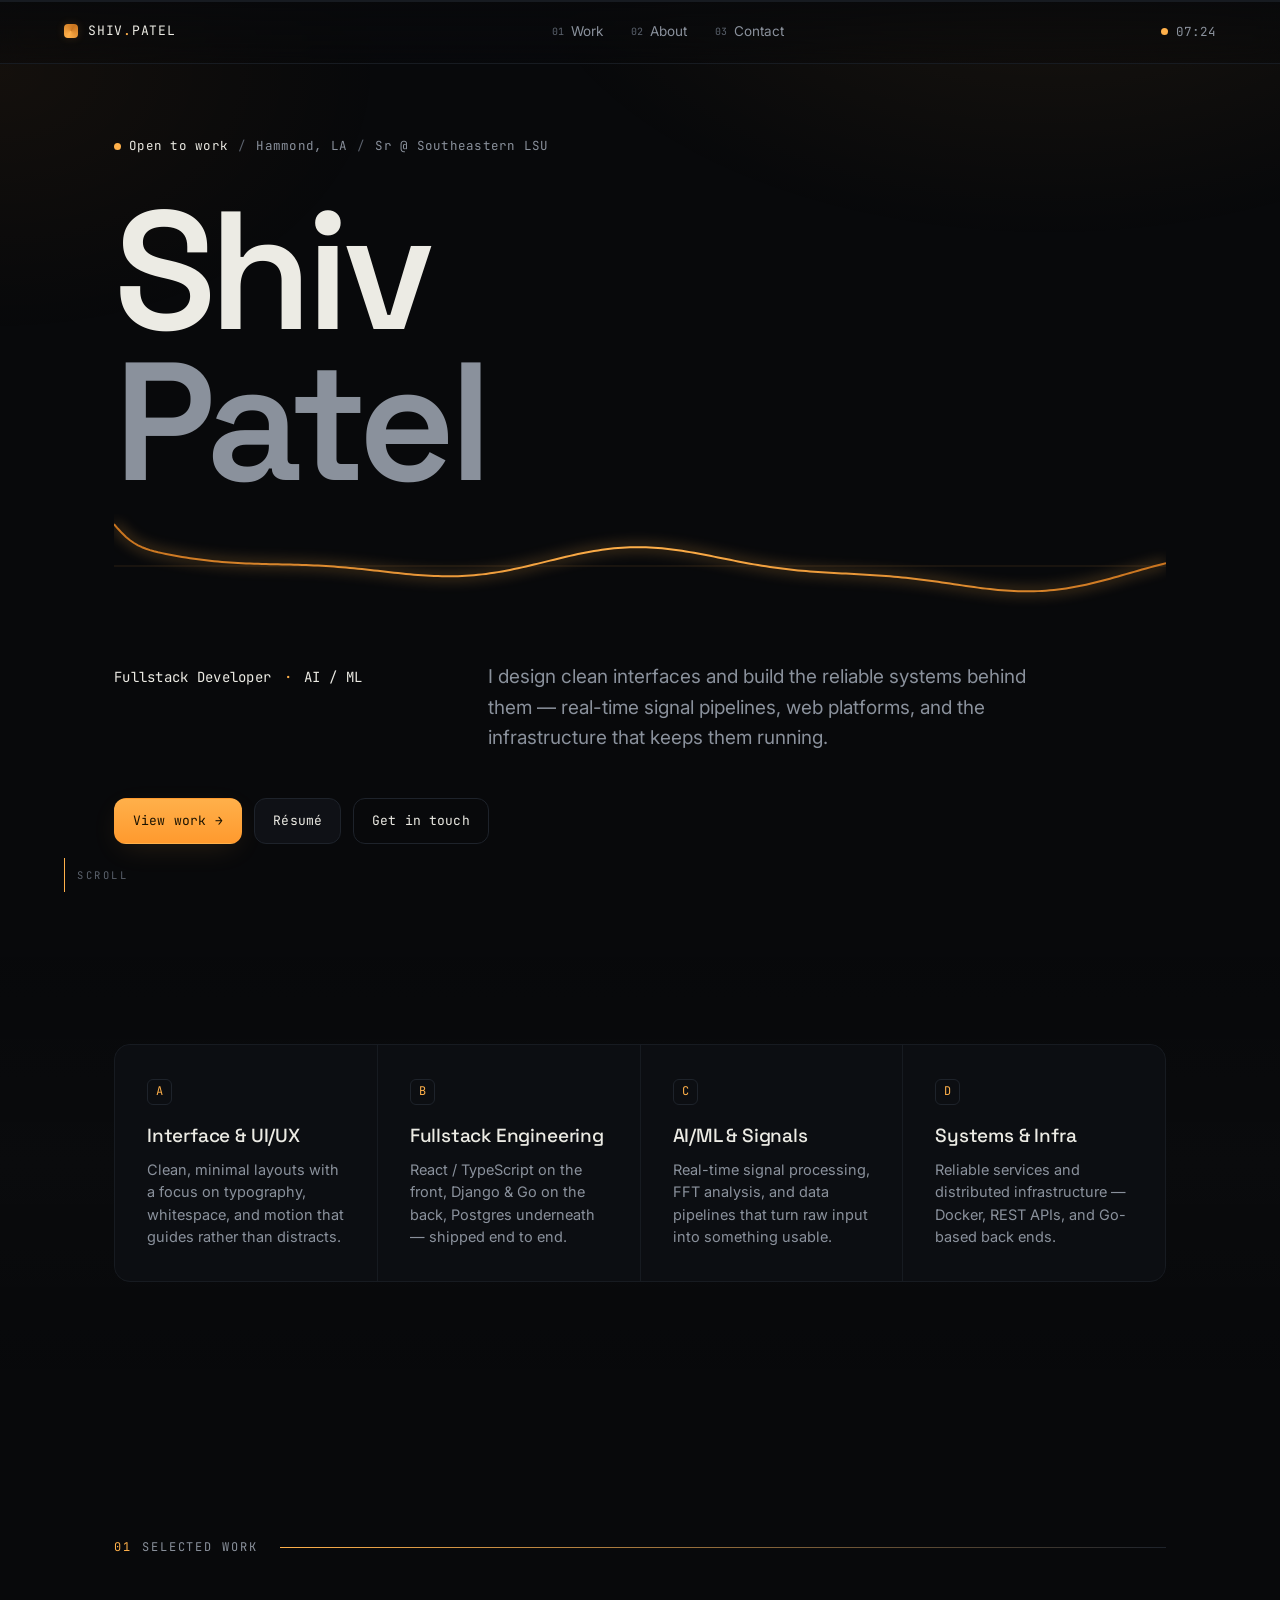
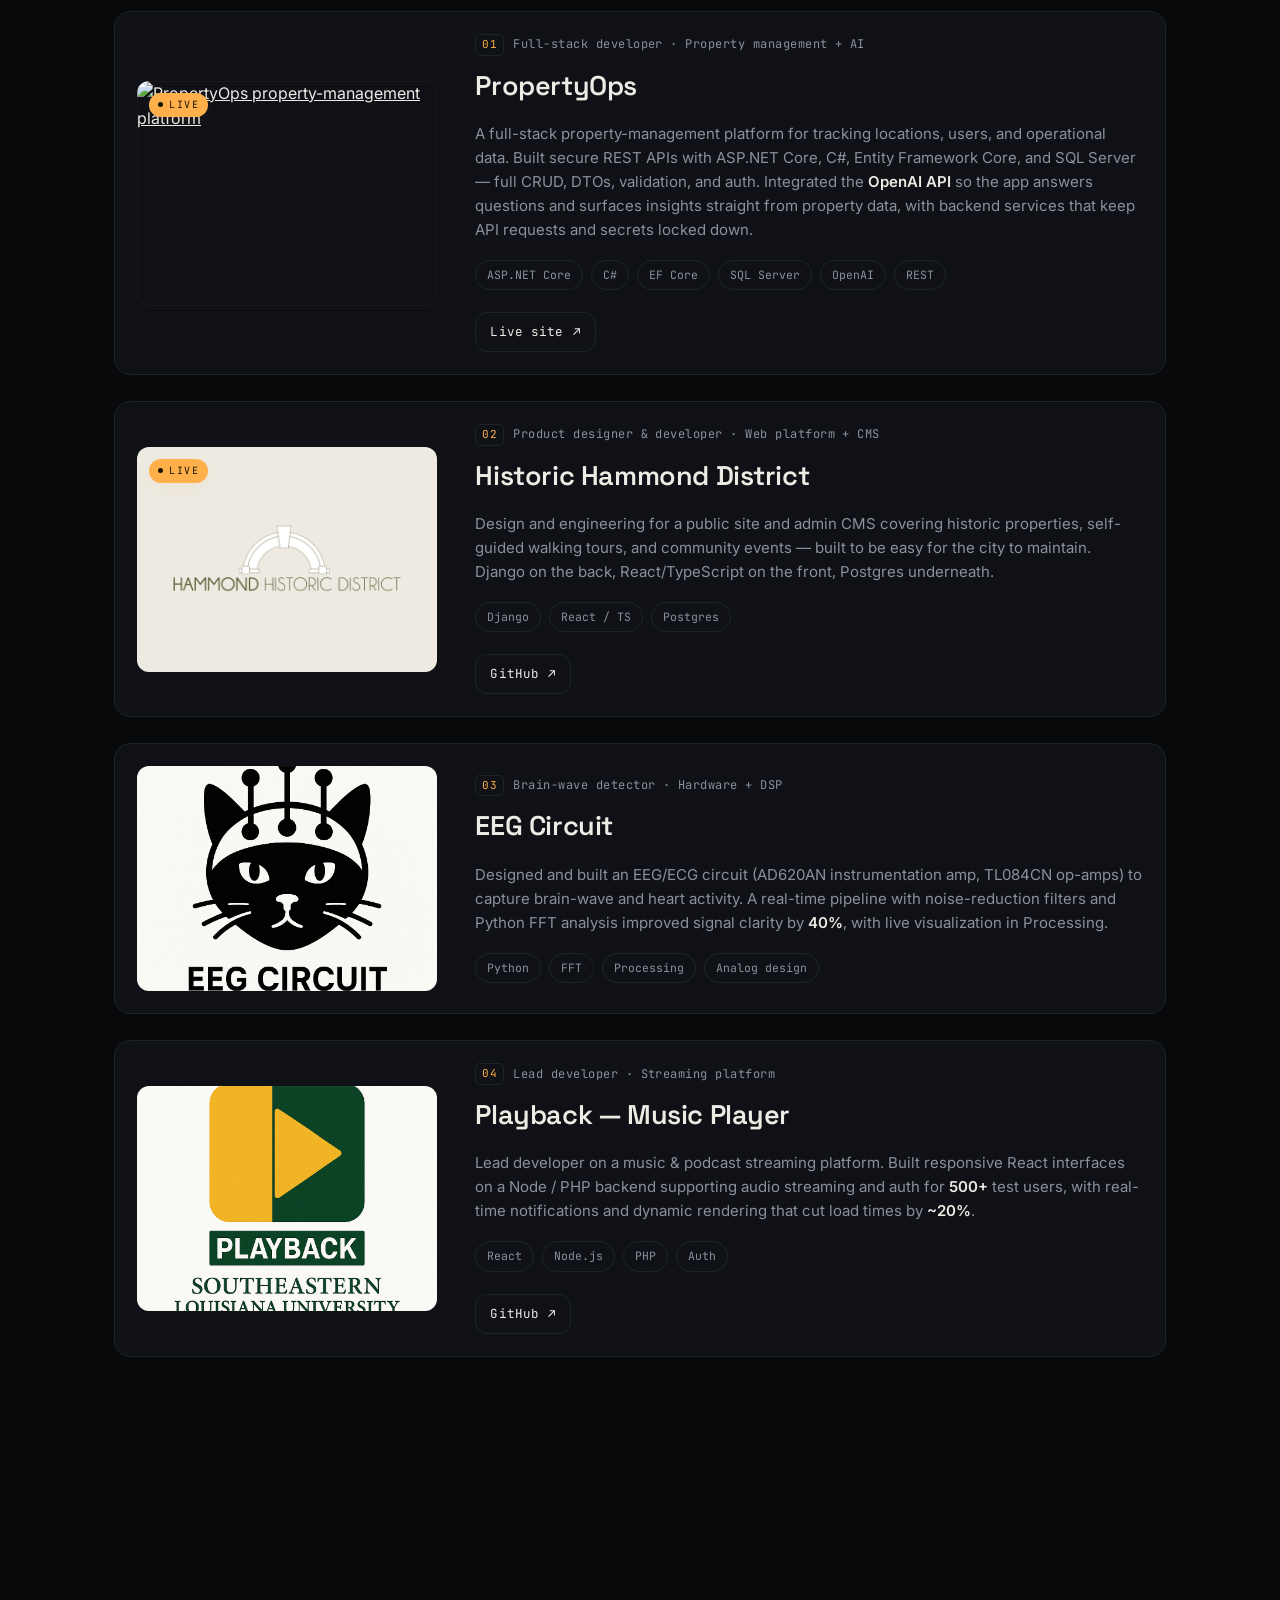
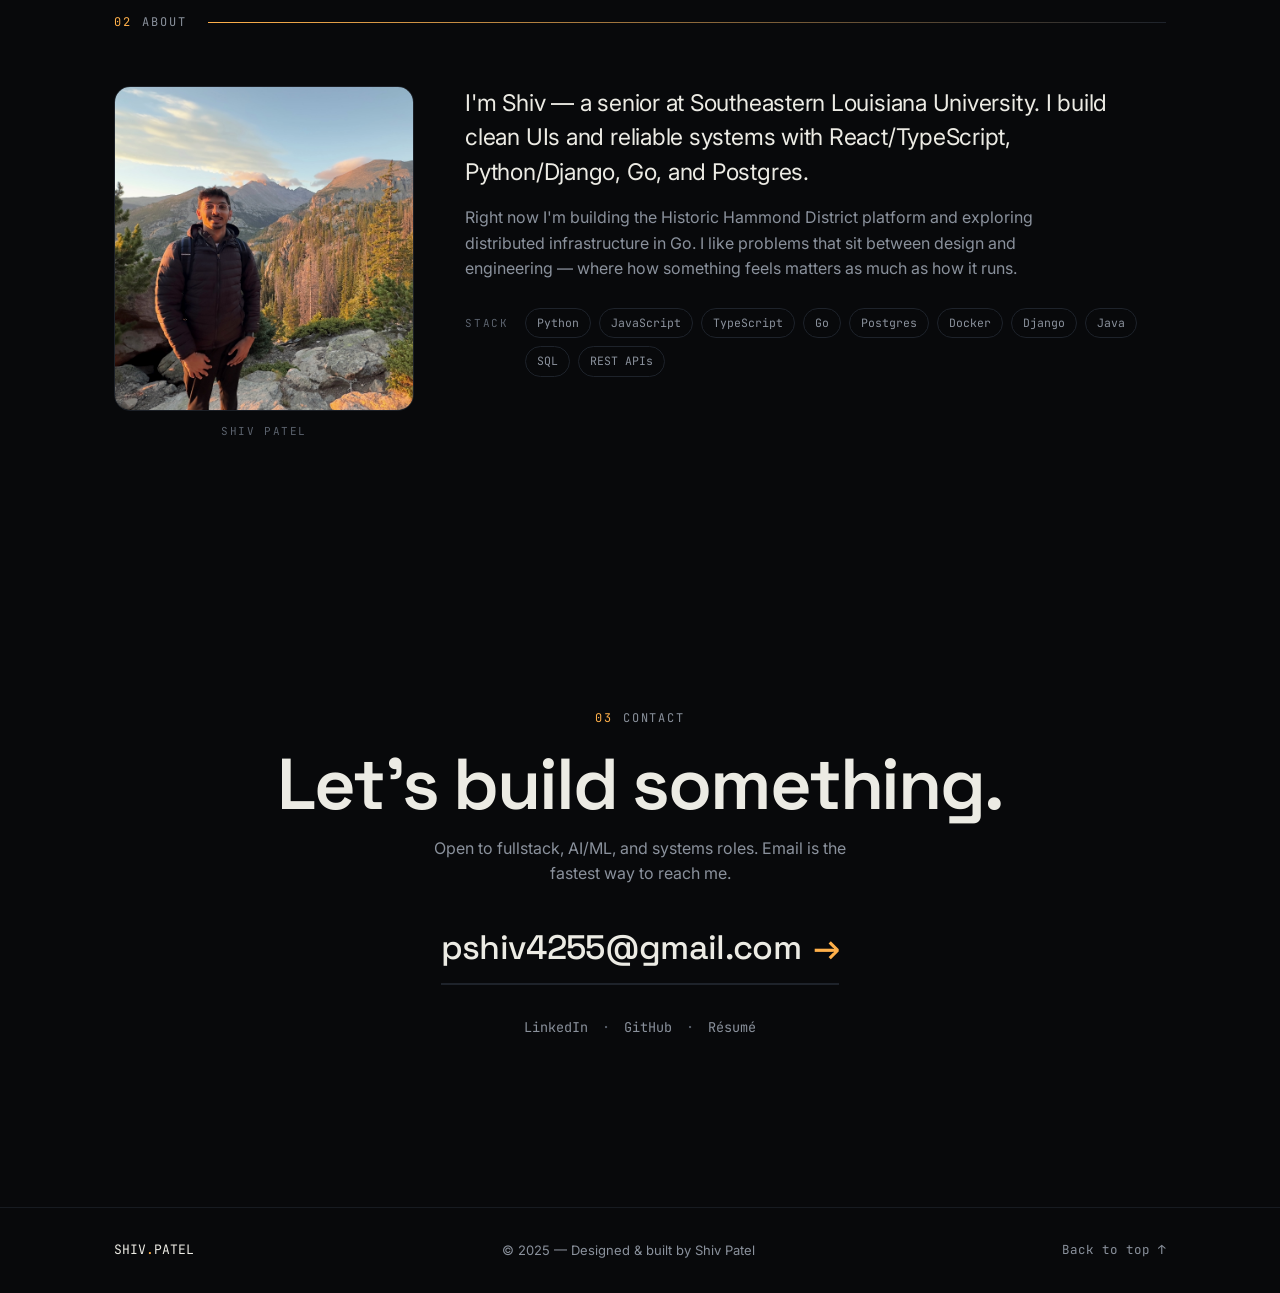
==== index.html @ afc5bd70 "PropertyOps" ====
<!DOCTYPE html>
<html lang="en">
<head>
  <meta charset="UTF-8" />
  <meta name="viewport" content="width=device-width, initial-scale=1.0" />
  <title>Shiv Patel — Fullstack Developer & AI/ML</title>
  <meta name="description" content="Shiv Patel — fullstack developer and AI/ML engineer. I design clean interfaces and build the reliable systems behind them, from real-time signal pipelines to web platforms." />
  <meta name="theme-color" content="#08090b" />

  <!-- Open Graph -->
  <meta property="og:title" content="Shiv Patel — Fullstack Developer & AI/ML" />
  <meta property="og:description" content="Clean interfaces, reliable systems. Selected work and projects." />
  <meta property="og:type" content="website" />
  <meta property="og:url" content="https://shivpatel.online" />

  <link rel="preconnect" href="https://fonts.googleapis.com">
  <link rel="preconnect" href="https://fonts.gstatic.com" crossorigin>
  <link href="https://fonts.googleapis.com/css2?family=Space+Grotesk:wght@400;500;600;700&family=Inter:wght@400;500;600&family=JetBrains+Mono:wght@400;500&display=swap" rel="stylesheet">

  <link rel="stylesheet" href="style.css" />
  <link rel="stylesheet" href="mediaqueries.css" />
</head>
<body class="theme-dark">

  <!-- Scroll progress: a live signal bar -->
  <div class="scanline" aria-hidden="true"><span id="progress"></span></div>

  <header class="topbar">
    <a class="brand" href="#top" aria-label="Shiv Patel — home">
      <span class="brand-mark" aria-hidden="true"></span>
      <span class="brand-name">SHIV<span class="brand-dot">.</span>PATEL</span>
    </a>
    <nav class="topnav" aria-label="Primary">
      <a href="#work"><span class="idx">01</span> Work</a>
      <a href="#about"><span class="idx">02</span> About</a>
      <a href="#contact"><span class="idx">03</span> Contact</a>
    </nav>
    <div class="topmeta">
      <span class="pulse-dot" aria-hidden="true"></span>
      <time id="clock" class="clock" aria-label="Local time">--:--</time>
    </div>
  </header>

  <main id="top">

    <!-- ===================== HERO ===================== -->
    <section class="hero" aria-labelledby="hero-name">
      <div class="container hero-inner">
        <p class="status" role="note">
          <span class="status-live"><span class="pulse-dot"></span> Open to work</span>
          <span class="sep">/</span>
          <span>Hammond, LA</span>
          <span class="sep">/</span>
          <span>Sr @ Southeastern LSU</span>
        </p>

        <h1 id="hero-name" class="hero-name">
          <span class="line" data-text="Shiv">Shiv</span>
          <span class="line" data-text="Patel">Patel</span>
        </h1>

        <!-- Signature: live signal trace beneath the name -->
        <div class="signal" aria-hidden="true">
          <canvas id="wave"></canvas>
        </div>

        <div class="hero-grid">
          <p class="hero-role">Fullstack&nbsp;Developer <span class="mid">·</span> AI&nbsp;/&nbsp;ML</p>
          <p class="hero-copy">
            I design clean interfaces and build the reliable systems behind them —
            real-time signal pipelines, web platforms, and the infrastructure that keeps
            them running.
          </p>
        </div>

        <div class="cta">
          <a class="btn btn-primary" href="#work">
            View work <span class="btn-arrow" aria-hidden="true">→</span>
          </a>
          <a class="btn" href="./assets/ShivPatel.pdf" target="_blank" rel="noopener">Résumé</a>
          <a class="btn btn-ghost" href="#contact">Get in touch</a>
        </div>
      </div>

      <a class="scroll-hint" href="#capabilities" aria-label="Scroll to content">
        <span class="scroll-hint-line"></span>
        <span class="scroll-hint-label">SCROLL</span>
      </a>
    </section>

    <!-- ===================== CAPABILITIES ===================== -->
    <section id="capabilities" class="section band">
      <div class="container">
        <div class="cap-grid reveal">
          <div class="cap">
            <span class="cap-idx">A</span>
            <h3>Interface &amp; UI/UX</h3>
            <p>Clean, minimal layouts with a focus on typography, whitespace, and motion that guides rather than distracts.</p>
          </div>
          <div class="cap">
            <span class="cap-idx">B</span>
            <h3>Fullstack Engineering</h3>
            <p>React / TypeScript on the front, Django &amp; Go on the back, Postgres underneath — shipped end to end.</p>
          </div>
          <div class="cap">
            <span class="cap-idx">C</span>
            <h3>AI/ML &amp; Signals</h3>
            <p>Real-time signal processing, FFT analysis, and data pipelines that turn raw input into something usable.</p>
          </div>
          <div class="cap">
            <span class="cap-idx">D</span>
            <h3>Systems &amp; Infra</h3>
            <p>Reliable services and distributed infrastructure — Docker, REST APIs, and Go-based back ends.</p>
          </div>
        </div>
      </div>
    </section>

    <!-- ===================== WORK (merged) ===================== -->
    <section id="work" class="section">
      <div class="container">
        <header class="section-head reveal">
          <span class="eyebrow"><span class="eyebrow-idx">01</span> Selected work</span>
          <span class="head-line" aria-hidden="true"></span>
        </header>

        <div class="work-grid">
          <article class="work-card reveal">
            <a class="work-thumb" href="https://property-ops-data-hub.vercel.app/" target="_blank" rel="noopener" aria-label="PropertyOps live site">
              <img src="./assets/propertyops.svg" alt="PropertyOps property-management platform" loading="lazy">
              <span class="thumb-tag">LIVE</span>
            </a>
            <div class="work-copy">
              <p class="card-meta"><span class="card-idx">01</span> Full-stack developer · Property management + AI</p>
              <h3>PropertyOps</h3>
              <p class="muted">
                A full-stack property-management platform for tracking locations, users, and
                operational data. Built secure REST APIs with ASP.NET Core, C#, Entity Framework
                Core, and SQL Server — full CRUD, DTOs, validation, and auth. Integrated the
                <strong>OpenAI API</strong> so the app answers questions and surfaces insights
                straight from property data, with backend services that keep API requests and
                secrets locked down.
              </p>
              <ul class="stack" aria-label="Tech stack">
                <li>ASP.NET Core</li><li>C#</li><li>EF Core</li><li>SQL Server</li><li>OpenAI</li><li>REST</li>
              </ul>
              <div class="btn-row">
                <a class="btn btn-sm" href="https://property-ops-data-hub.vercel.app/" target="_blank" rel="noopener">Live site <span aria-hidden="true">↗</span></a>
              </div>
            </div>
          </article>

          <article class="work-card reveal">
            <a class="work-thumb work-thumb--logo" href="https://github.com/CivPatel/Legacy-HistoricDistrict-Project" target="_blank" rel="noopener" aria-label="Historic Hammond District on GitHub">
              <img src="./assets/latest.jpg" alt="Historic Hammond District" loading="lazy">
              <span class="thumb-tag">LIVE</span>
            </a>
            <div class="work-copy">
              <p class="card-meta"><span class="card-idx">02</span> Product designer &amp; developer · Web platform + CMS</p>
              <h3>Historic Hammond District</h3>
              <p class="muted">
                Design and engineering for a public site and admin CMS covering historic
                properties, self-guided walking tours, and community events — built to be
                easy for the city to maintain. Django on the back, React/TypeScript on the
                front, Postgres underneath.
              </p>
              <ul class="stack" aria-label="Tech stack">
                <li>Django</li><li>React / TS</li><li>Postgres</li>
              </ul>
              <div class="btn-row">
                <a class="btn btn-sm" href="https://github.com/CivPatel/Legacy-HistoricDistrict-Project" target="_blank" rel="noopener">GitHub <span aria-hidden="true">↗</span></a>
              </div>
            </div>
          </article>

          <article class="work-card reveal">
            <a class="work-thumb" href="#" aria-label="EEG Circuit project">
              <img src="./assets/project-2.png" alt="EEG signal-processing circuit" loading="lazy">
            </a>
            <div class="work-copy">
              <p class="card-meta"><span class="card-idx">03</span> Brain-wave detector · Hardware + DSP</p>
              <h3>EEG Circuit</h3>
              <p class="muted">
                Designed and built an EEG/ECG circuit (AD620AN instrumentation amp,
                TL084CN op-amps) to capture brain-wave and heart activity. A real-time
                pipeline with noise-reduction filters and Python FFT analysis improved
                signal clarity by <strong>40%</strong>, with live visualization in Processing.
              </p>
              <ul class="stack" aria-label="Tech stack">
                <li>Python</li><li>FFT</li><li>Processing</li><li>Analog design</li>
              </ul>
            </div>
          </article>

          <article class="work-card reveal">
            <a class="work-thumb" href="https://github.com/CivPatel/CMPS285-S24-S01-G02" target="_blank" rel="noopener" aria-label="Playback music player on GitHub">
              <img src="./assets/project-3.png" alt="Playback music player interface" loading="lazy">
            </a>
            <div class="work-copy">
              <p class="card-meta"><span class="card-idx">04</span> Lead developer · Streaming platform</p>
              <h3>Playback — Music Player</h3>
              <p class="muted">
                Lead developer on a music &amp; podcast streaming platform. Built responsive
                React interfaces on a Node / PHP backend supporting audio streaming and
                auth for <strong>500+</strong> test users, with real-time notifications and
                dynamic rendering that cut load times by <strong>~20%</strong>.
              </p>
              <ul class="stack" aria-label="Tech stack">
                <li>React</li><li>Node.js</li><li>PHP</li><li>Auth</li>
              </ul>
              <div class="btn-row">
                <a class="btn btn-sm" href="https://github.com/CivPatel/CMPS285-S24-S01-G02" target="_blank" rel="noopener">GitHub <span aria-hidden="true">↗</span></a>
              </div>
            </div>
          </article>
        </div>
      </div>
    </section>

    <!-- ===================== ABOUT ===================== -->
    <section id="about" class="section">
      <div class="container">
        <header class="section-head reveal">
          <span class="eyebrow"><span class="eyebrow-idx">02</span> About</span>
          <span class="head-line" aria-hidden="true"></span>
        </header>

        <div class="about reveal">
          <figure class="about-pic">
            <img src="./assets/pic.jpg" alt="Portrait of Shiv Patel" loading="lazy">
            <figcaption>Shiv Patel</figcaption>
          </figure>
          <div class="about-copy">
            <p class="lead">
              I'm Shiv — a senior at Southeastern Louisiana University. I build clean UIs
              and reliable systems with React/TypeScript, Python/Django, Go, and Postgres.
            </p>
            <p class="muted">
              Right now I'm building the Historic Hammond District platform and exploring
              distributed infrastructure in Go. I like problems that sit between design and
              engineering — where how something feels matters as much as how it runs.
            </p>
            <div class="stack-block">
              <span class="stack-label">STACK</span>
              <ul class="stack stack-wrap" aria-label="Skills">
                <li>Python</li><li>JavaScript</li><li>TypeScript</li><li>Go</li>
                <li>Postgres</li><li>Docker</li><li>Django</li><li>Java</li>
                <li>SQL</li><li>REST APIs</li>
              </ul>
            </div>
          </div>
        </div>
      </div>
    </section>

    <!-- ===================== CONTACT ===================== -->
    <section id="contact" class="section">
      <div class="container">
        <div class="contact reveal">
          <p class="eyebrow"><span class="eyebrow-idx">03</span> Contact</p>
          <h2 class="contact-head">Let's build something.</h2>
          <p class="muted contact-sub">
            Open to fullstack, AI/ML, and systems roles. Email is the fastest way to reach me.
          </p>
          <a class="mail" href="mailto:pshiv4255@gmail.com">
            pshiv4255@gmail.com <span class="mail-arrow" aria-hidden="true">→</span>
          </a>
          <div class="contact-links">
            <a href="https://www.linkedin.com/in/shiivpatell/" target="_blank" rel="noopener">LinkedIn</a>
            <span class="dot" aria-hidden="true">·</span>
            <a href="https://github.com/CivPatel" target="_blank" rel="noopener">GitHub</a>
            <span class="dot" aria-hidden="true">·</span>
            <a href="./assets/ShivPatel.pdf" target="_blank" rel="noopener">Résumé</a>
          </div>
        </div>
      </div>
    </section>
  </main>

  <footer class="sitefoot">
    <div class="container foot-inner">
      <span class="foot-mark">SHIV<span class="brand-dot">.</span>PATEL</span>
      <span class="muted">© 2025 — Designed &amp; built by Shiv Patel</span>
      <a class="foot-top" href="#top">Back to top ↑</a>
    </div>
  </footer>

  <script src="script.js"></script>
</body>
</html>
---- style.css ----
/* =======================================================================
   SHIV PATEL — "Signal & System"
   Amber-phosphor on ink. Grounded in real-time signal / systems work.
   ---------------------------------------------------------------------
   Tokens · Base · Header · Hero · Sections · Work · About · Contact · Motion
   ======================================================================= */

:root{
  /* Ink / surfaces */
  --ink:        #08090b;
  --ink-1:      #0c0e12;
  --ink-2:      #111318;
  --card:       #0f1116;
  --card-2:     #14171d;
  --line:       #1e232b;
  --line-soft:  #171b21;

  /* Text */
  --txt:        #ecebe4;
  --muted:      #8a919c;
  --muted-2:    #5b626d;

  /* Signal accent (amber phosphor) — the one bold color */
  --signal:     #ffb04a;
  --signal-2:   #ff9a2e;
  --signal-deep:#c9741f;
  --glow:       rgba(255,176,74,.16);
  --glow-soft:  rgba(255,176,74,.08);

  /* Type */
  --display: "Space Grotesk", "Segoe UI", Helvetica, Arial, sans-serif;
  --body:    "Inter", "Segoe UI", Helvetica, Arial, sans-serif;
  --mono:    "JetBrains Mono", ui-monospace, SFMono-Regular, Menlo, Consolas, monospace;

  /* Rhythm */
  --maxw: 1180px;
  --pad: clamp(20px, 5vw, 64px);
  --radius: 16px;
  --ease: cubic-bezier(.2,.7,.2,1);
}

/* ------------------------------- Base ------------------------------- */
*{ box-sizing:border-box }
html{ scroll-behavior:smooth; -webkit-text-size-adjust:100% }
body{
  margin:0;
  color:var(--txt);
  background:var(--ink);
  font-family:var(--body);
  font-size:16px;
  line-height:1.6;
  -webkit-font-smoothing:antialiased;
  text-rendering:optimizeLegibility;
  overflow-x:hidden;
}
/* Ambient grain + glow field */
body::before{
  content:""; position:fixed; inset:0; z-index:0; pointer-events:none;
  background:
    radial-gradient(900px 520px at 82% -8%, var(--glow-soft), transparent 60%),
    radial-gradient(700px 480px at 0% 8%, rgba(255,154,46,.05), transparent 55%);
}
img{ max-width:100%; display:block }
a{ color:inherit }
::selection{ background:var(--signal); color:#1a1200 }

.container{ width:100%; max-width:var(--maxw); margin-inline:auto; padding-inline:var(--pad) }

/* Focus visibility (quality floor) */
a:focus-visible, button:focus-visible{
  outline:2px solid var(--signal); outline-offset:3px; border-radius:6px;
}

/* --------------------------- Scroll signal --------------------------- */
.scanline{
  position:fixed; top:0; left:0; right:0; height:2px; z-index:100;
  background:var(--line-soft);
}
.scanline span{
  display:block; height:100%; width:0%;
  background:linear-gradient(90deg, var(--signal-deep), var(--signal));
  box-shadow:0 0 12px var(--glow);
  transition:width .1s linear;
}

/* ------------------------------ Header ------------------------------ */
.topbar{
  position:sticky; top:0; z-index:90;
  display:flex; align-items:center; justify-content:space-between; gap:16px;
  height:64px; padding-inline:var(--pad);
  background:linear-gradient(to bottom, rgba(8,9,11,.86), rgba(8,9,11,.4));
  backdrop-filter:saturate(140%) blur(12px);
  -webkit-backdrop-filter:saturate(140%) blur(12px);
  border-bottom:1px solid var(--line-soft);
}
.brand{ display:inline-flex; align-items:center; gap:10px; text-decoration:none }
.brand-mark{
  width:14px; height:14px; border-radius:4px;
  background:conic-gradient(from 210deg, var(--signal), var(--signal-deep), var(--signal));
  box-shadow:0 0 10px var(--glow);
}
.brand-name{ font-family:var(--mono); font-size:13px; letter-spacing:.06em; color:var(--txt) }
.brand-dot{ color:var(--signal) }

.topnav{ display:flex; gap:4px }
.topnav a{
  position:relative; display:inline-flex; align-items:center; gap:7px;
  text-decoration:none; color:var(--muted);
  font-size:13.5px; padding:8px 12px; border-radius:10px;
  transition:color .25s var(--ease), background .25s var(--ease);
}
.topnav a .idx{ font-family:var(--mono); font-size:10px; color:var(--muted-2); transition:color .25s var(--ease) }
.topnav a:hover{ color:var(--txt) }
.topnav a:hover .idx{ color:var(--signal) }
.topnav a::after{
  content:""; position:absolute; left:12px; right:12px; bottom:5px; height:1px;
  background:var(--signal); transform:scaleX(0); transform-origin:left;
  transition:transform .3s var(--ease);
}
.topnav a:hover::after{ transform:scaleX(1) }

.topmeta{ display:inline-flex; align-items:center; gap:8px; justify-self:end }
.clock{ font-family:var(--mono); font-size:12.5px; color:var(--muted); font-variant-numeric:tabular-nums }
.pulse-dot{
  width:7px; height:7px; border-radius:50%; background:var(--signal);
  box-shadow:0 0 0 0 var(--glow); animation:pulse 2.4s ease-out infinite;
}
@keyframes pulse{
  0%{ box-shadow:0 0 0 0 rgba(255,176,74,.5) }
  70%{ box-shadow:0 0 0 8px rgba(255,176,74,0) }
  100%{ box-shadow:0 0 0 0 rgba(255,176,74,0) }
}

/* ------------------------------- Hero ------------------------------- */
.hero{
  position:relative; z-index:1;
  min-height:calc(100svh - 64px);
  display:flex; align-items:center;
  padding-block:clamp(40px, 8vh, 90px);
}
.hero-inner{ width:100% }

.status{
  display:flex; flex-wrap:wrap; align-items:center; gap:10px;
  font-family:var(--mono); font-size:12.5px; letter-spacing:.02em; color:var(--muted);
  margin:0 0 clamp(22px,4vw,40px);
}
.status .sep{ color:var(--muted-2) }
.status-live{ display:inline-flex; align-items:center; gap:8px; color:var(--txt) }

.hero-name{
  font-family:var(--display); font-weight:600;
  font-size:clamp(58px, 15vw, 168px);
  line-height:.9; letter-spacing:-.04em; margin:0;
}
.hero-name .line{ display:block; overflow:hidden }
.hero-name .line[data-text]{
  /* slide-up reveal handled via animation below */
  transform:translateY(105%);
  animation:rise .9s var(--ease) forwards;
}
.hero-name .line:nth-child(2){ animation-delay:.08s; color:var(--muted) }
@keyframes rise{ to{ transform:translateY(0) } }

/* Signature: live signal trace */
.signal{
  position:relative; height:clamp(56px, 10vw, 104px);
  margin:clamp(6px,1.4vw,16px) 0 clamp(26px,4vw,44px);
}
.signal canvas{ width:100%; height:100%; display:block }

.hero-grid{
  display:grid; grid-template-columns:minmax(220px,.8fr) minmax(0,1.4fr);
  gap:clamp(18px,4vw,56px); align-items:start;
  max-width:940px;
}
.hero-role{
  font-family:var(--mono); font-size:14px; letter-spacing:.02em;
  color:var(--txt); margin:0; padding-top:4px;
}
.hero-role .mid{ color:var(--signal); margin-inline:4px }
.hero-copy{ margin:0; font-size:clamp(16px,2vw,19px); color:var(--muted); max-width:56ch }

.cta{ display:flex; flex-wrap:wrap; gap:12px; margin-top:clamp(28px,4vw,44px) }

/* Buttons */
.btn{
  --bd:var(--line);
  display:inline-flex; align-items:center; gap:9px;
  font-family:var(--mono); font-size:13px; letter-spacing:.01em;
  padding:12px 18px; border-radius:12px;
  border:1px solid var(--bd); color:var(--txt); text-decoration:none;
  background:var(--card); position:relative; overflow:hidden; isolation:isolate;
  transition:border-color .25s var(--ease), transform .18s var(--ease), color .25s var(--ease);
}
.btn:hover{ transform:translateY(-2px); border-color:#333a45 }
.btn:active{ transform:translateY(0) }
.btn .btn-arrow{ transition:transform .25s var(--ease) }
.btn:hover .btn-arrow{ transform:translateX(4px) }
.btn-sm{ padding:9px 14px; font-size:12.5px }
.btn-ghost{ background:transparent }

.btn-primary{
  color:#1a1200; border-color:transparent;
  background:linear-gradient(180deg, var(--signal), var(--signal-2));
  box-shadow:0 8px 30px -8px var(--glow);
}
.btn-primary::after{
  content:""; position:absolute; inset:0; z-index:-1;
  background:linear-gradient(180deg,#ffd28c,var(--signal));
  opacity:0; transition:opacity .25s var(--ease);
}
.btn-primary:hover{ transform:translateY(-2px); border-color:transparent }
.btn-primary:hover::after{ opacity:1 }

/* Scroll hint */
.scroll-hint{
  position:absolute; left:var(--pad); bottom:24px;
  display:inline-flex; align-items:center; gap:12px; text-decoration:none;
  font-family:var(--mono); font-size:10.5px; letter-spacing:.24em; color:var(--muted-2);
}
.scroll-hint-line{
  width:1px; height:34px; background:linear-gradient(var(--signal),transparent);
  position:relative; overflow:hidden;
}
.scroll-hint-line::after{
  content:""; position:absolute; inset:0; background:var(--signal);
  animation:scan 1.8s ease-in-out infinite;
}
@keyframes scan{ 0%{ transform:translateY(-100%) } 60%,100%{ transform:translateY(100%) } }

/* ----------------------------- Sections ----------------------------- */
.section{ position:relative; z-index:1; padding-block:clamp(64px, 10vw, 128px) }
.band{ background:linear-gradient(180deg, transparent, rgba(255,255,255,.012), transparent) }

.section-head{
  display:flex; align-items:center; gap:22px;
  margin-bottom:clamp(30px,5vw,54px);
}
.eyebrow{
  font-family:var(--mono); font-size:12px; letter-spacing:.16em; text-transform:uppercase;
  color:var(--muted); white-space:nowrap; display:inline-flex; align-items:center; gap:10px;
}
.eyebrow-idx{ color:var(--signal) }
.head-line{ flex:1; height:1px; background:var(--line);
  position:relative; overflow:hidden; }
.head-line::after{
  content:""; position:absolute; inset:0; width:0;
  background:linear-gradient(90deg, var(--signal), transparent);
  transition:width 1s var(--ease);
}
.reveal.visible .head-line::after,
.section-head.visible .head-line::after{ width:100% }

/* --------------------------- Capabilities --------------------------- */
.cap-grid{
  display:grid; grid-template-columns:repeat(4,1fr);
  gap:1px; background:var(--line-soft);
  border:1px solid var(--line-soft); border-radius:var(--radius); overflow:hidden;
}
.cap{
  background:var(--ink-1); padding:clamp(22px,3vw,32px);
  transition:background .3s var(--ease);
}
.cap:hover{ background:var(--card-2) }
.cap-idx{
  font-family:var(--mono); font-size:12px; color:var(--signal);
  border:1px solid var(--line); border-radius:6px; padding:2px 8px;
  display:inline-block; margin-bottom:16px;
}
.cap h3{ font-family:var(--display); font-weight:500; font-size:19px; margin:0 0 8px; letter-spacing:-.01em }
.cap p{ margin:0; font-size:14.5px; color:var(--muted); line-height:1.55 }

/* ---------------------------- Spotlight ----------------------------- */
.spotlight{
  display:grid; grid-template-columns:1.3fr 1fr;
  border:1px solid var(--line); border-radius:var(--radius); overflow:hidden;
  background:var(--card);
}
.spotlight-media{
  position:relative; display:block; overflow:hidden; min-height:280px; text-decoration:none;
}
.spotlight-media img{
  width:100%; height:100%; object-fit:cover;
  transition:transform .8s var(--ease), filter .5s var(--ease);
  filter:saturate(.92) contrast(1.02);
}
.spotlight-media::after{
  content:""; position:absolute; inset:0;
  background:linear-gradient(120deg, transparent 55%, rgba(8,9,11,.35));
  mix-blend-mode:multiply; pointer-events:none;
}
.spotlight-media:hover img{ transform:scale(1.05); filter:saturate(1) contrast(1.04) }
.media-tag{
  position:absolute; top:14px; left:14px; z-index:2;
  font-family:var(--mono); font-size:10px; letter-spacing:.18em;
  color:var(--signal); background:rgba(8,9,11,.7); border:1px solid var(--line);
  padding:5px 9px; border-radius:20px; backdrop-filter:blur(6px);
}
.spotlight-copy{ padding:clamp(24px,3.5vw,44px); display:flex; flex-direction:column; justify-content:center }
.proj-meta{ font-family:var(--mono); font-size:12px; letter-spacing:.1em; text-transform:uppercase; color:var(--signal); margin:0 0 12px }
.spotlight-copy h3{ font-family:var(--display); font-weight:600; font-size:clamp(24px,3vw,34px); letter-spacing:-.02em; margin:0 0 12px }

.muted{ color:var(--muted) }

/* Stack chips */
.stack{ list-style:none; display:flex; flex-wrap:wrap; gap:8px; padding:0; margin:18px 0 0 }
.stack li{
  font-family:var(--mono); font-size:11.5px; color:var(--muted);
  border:1px solid var(--line); border-radius:20px; padding:5px 11px;
  transition:border-color .25s var(--ease), color .25s var(--ease);
}
.stack li:hover{ color:var(--txt); border-color:var(--signal-deep) }
.btn-row{ display:flex; gap:10px; margin-top:22px }

/* ----------------------------- Projects ----------------------------- */
.work-grid{ display:grid; gap:clamp(18px,2.4vw,26px) }
.work-card{
  display:grid; grid-template-columns:300px 1fr; gap:clamp(20px,3vw,40px);
  align-items:center; padding:clamp(16px,2vw,22px);
  border:1px solid var(--line); border-radius:var(--radius); background:var(--card);
  transition:transform .35s var(--ease), border-color .35s var(--ease), background .35s var(--ease);
}
.work-card:hover{ transform:translateY(-4px); border-color:#2b323c; background:var(--card-2) }
.work-thumb{ position:relative; display:block; border-radius:12px; overflow:hidden; aspect-ratio:4/3 }
.work-thumb img{
  width:100%; height:100%; object-fit:cover;
  transition:transform .7s var(--ease); filter:saturate(.9)
}
.work-card:hover .work-thumb img{ transform:scale(1.06); filter:saturate(1) }
/* Logo-style thumbnails: show the full mark on a light field instead of cropping */
.work-thumb--logo{ background:#eeeae1 }
.work-thumb--logo img{ object-fit:contain; padding:14% 12%; filter:none }
.work-card:hover .work-thumb--logo img{ transform:scale(1.04); filter:none }
.work-thumb::after{
  content:""; position:absolute; inset:0; border-radius:12px;
  box-shadow:inset 0 0 0 1px rgba(255,255,255,.04);
}
.thumb-tag{
  position:absolute; top:12px; left:12px; z-index:2;
  display:inline-flex; align-items:center; gap:6px;
  font-family:var(--mono); font-size:10px; letter-spacing:.16em;
  color:#1a1200; background:var(--signal);
  padding:4px 9px; border-radius:20px; box-shadow:0 4px 14px -4px var(--glow);
}
.thumb-tag::before{
  content:""; width:5px; height:5px; border-radius:50%;
  background:#1a1200; animation:pulse-dark 2s ease-out infinite;
}
@keyframes pulse-dark{
  0%,100%{ opacity:1 } 50%{ opacity:.35 }
}
.work-copy h3{ font-family:var(--display); font-weight:600; font-size:clamp(21px,2.4vw,27px); letter-spacing:-.015em; margin:8px 0 10px }
.card-meta{ font-family:var(--mono); font-size:12px; letter-spacing:.04em; color:var(--muted); margin:0; display:flex; align-items:center; gap:9px }
.card-idx{ color:var(--signal); border:1px solid var(--line); border-radius:5px; padding:1px 6px; font-size:11px }
.work-copy .muted{ font-size:15px }
.work-copy strong{ color:var(--txt); font-weight:600 }

/* ------------------------------ About ------------------------------- */
.about{ display:grid; grid-template-columns:300px 1fr; gap:clamp(28px,4vw,56px); align-items:start }
.about-pic{ margin:0; position:relative }
.about-pic img{
  width:100%; border-radius:var(--radius); border:1px solid var(--line);
  filter:grayscale(.15) contrast(1.03);
  transition:filter .4s var(--ease);
}
.about-pic:hover img{ filter:grayscale(0) contrast(1.05) }
.about-pic figcaption{
  font-family:var(--mono); font-size:11px; letter-spacing:.14em; text-transform:uppercase;
  color:var(--muted-2); margin-top:12px; text-align:center;
}
.about-copy .lead{ font-size:clamp(18px,2.2vw,23px); color:var(--txt); margin:0 0 16px; line-height:1.5; letter-spacing:-.01em }
.about-copy .muted{ margin:0 0 26px; max-width:60ch }
.stack-block{ display:flex; gap:16px; align-items:flex-start }
.stack-label{ font-family:var(--mono); font-size:11px; letter-spacing:.16em; color:var(--muted-2); padding-top:7px }
.stack-wrap{ margin:0 }

/* ----------------------------- Contact ------------------------------ */
.contact{ text-align:center; max-width:760px; margin-inline:auto }
.contact .eyebrow{ justify-content:center; margin-bottom:20px }
.contact-head{ font-family:var(--display); font-weight:600; font-size:clamp(36px,7vw,72px); letter-spacing:-.03em; margin:0 0 16px; line-height:1 }
.contact-sub{ margin:0 auto 34px; max-width:46ch }
.mail{
  display:inline-flex; align-items:center; gap:12px; text-decoration:none;
  font-family:var(--display); font-weight:500; font-size:clamp(20px,3.4vw,34px);
  letter-spacing:-.02em; color:var(--txt);
  border-bottom:2px solid var(--line); padding-bottom:8px;
  transition:color .3s var(--ease), border-color .3s var(--ease);
}
.mail .mail-arrow{ color:var(--signal); transition:transform .3s var(--ease) }
.mail:hover{ color:var(--signal); border-color:var(--signal-deep) }
.mail:hover .mail-arrow{ transform:translateX(6px) }
.contact-links{
  display:flex; gap:14px; justify-content:center; align-items:center;
  margin-top:32px; font-family:var(--mono); font-size:13.5px;
}
.contact-links a{ color:var(--muted); text-decoration:none; transition:color .25s var(--ease) }
.contact-links a:hover{ color:var(--signal) }
.contact-links .dot{ color:var(--muted-2) }

/* ------------------------------ Footer ------------------------------ */
.sitefoot{ position:relative; z-index:1; border-top:1px solid var(--line-soft); padding-block:32px; margin-top:40px }
.foot-inner{ display:flex; flex-wrap:wrap; gap:16px; align-items:center; justify-content:space-between }
.foot-mark{ font-family:var(--mono); font-size:13px; color:var(--txt) }
.foot-inner .muted{ font-size:13px }
.foot-top{ font-family:var(--mono); font-size:12.5px; color:var(--muted); text-decoration:none; transition:color .25s var(--ease) }
.foot-top:hover{ color:var(--signal) }

/* ------------------------------ Motion ------------------------------ */
.reveal{ opacity:0; transform:translateY(22px); transition:opacity .7s var(--ease), transform .7s var(--ease) }
.reveal.visible{ opacity:1; transform:none }

/* Reduced motion: strip animation, keep everything legible & visible */
@media (prefers-reduced-motion: reduce){
  *, *::before, *::after{ animation-duration:.001ms !important; animation-iteration-count:1 !important; transition-duration:.001ms !important; scroll-behavior:auto !important }
  .hero-name .line[data-text]{ transform:none }
  .reveal{ opacity:1; transform:none }
}
---- mediaqueries.css ----
/* =======================================================================
   Responsive — mobile-first refinements
   ======================================================================= */

/* Tablet / small laptop */
@media (max-width: 960px){
  .cap-grid{ grid-template-columns:repeat(2,1fr) }
  .spotlight{ grid-template-columns:1fr }
  .spotlight-media{ min-height:240px; aspect-ratio:16/10 }
  .work-card{ grid-template-columns:220px 1fr }
  .about{ grid-template-columns:220px 1fr }
  .hero-grid{ grid-template-columns:1fr; gap:14px; max-width:640px }
}

/* Large phone */
@media (max-width: 680px){
  :root{ --radius:14px }

  .topnav{ display:none }                 /* keep header clean on mobile */
  .topbar{ height:58px }

  .hero{ min-height:auto; padding-block:44px 56px }
  .hero-name{ font-size:clamp(52px,20vw,96px) }
  .signal{ height:64px }
  .scroll-hint{ display:none }

  .cap-grid{ grid-template-columns:1fr }

  .work-card{ grid-template-columns:1fr; gap:16px }
  .work-thumb{ aspect-ratio:16/10 }

  .about{ grid-template-columns:1fr; gap:24px }
  .about-pic{ max-width:220px }
  .stack-block{ flex-direction:column; gap:10px }
  .stack-label{ padding-top:0 }

  .foot-inner{ justify-content:center; text-align:center }
}

/* Small phone */
@media (max-width: 400px){
  .status{ font-size:11.5px; gap:7px }
  .cta{ gap:9px }
  .btn{ padding:11px 15px }
  .contact-links{ flex-wrap:wrap }
}
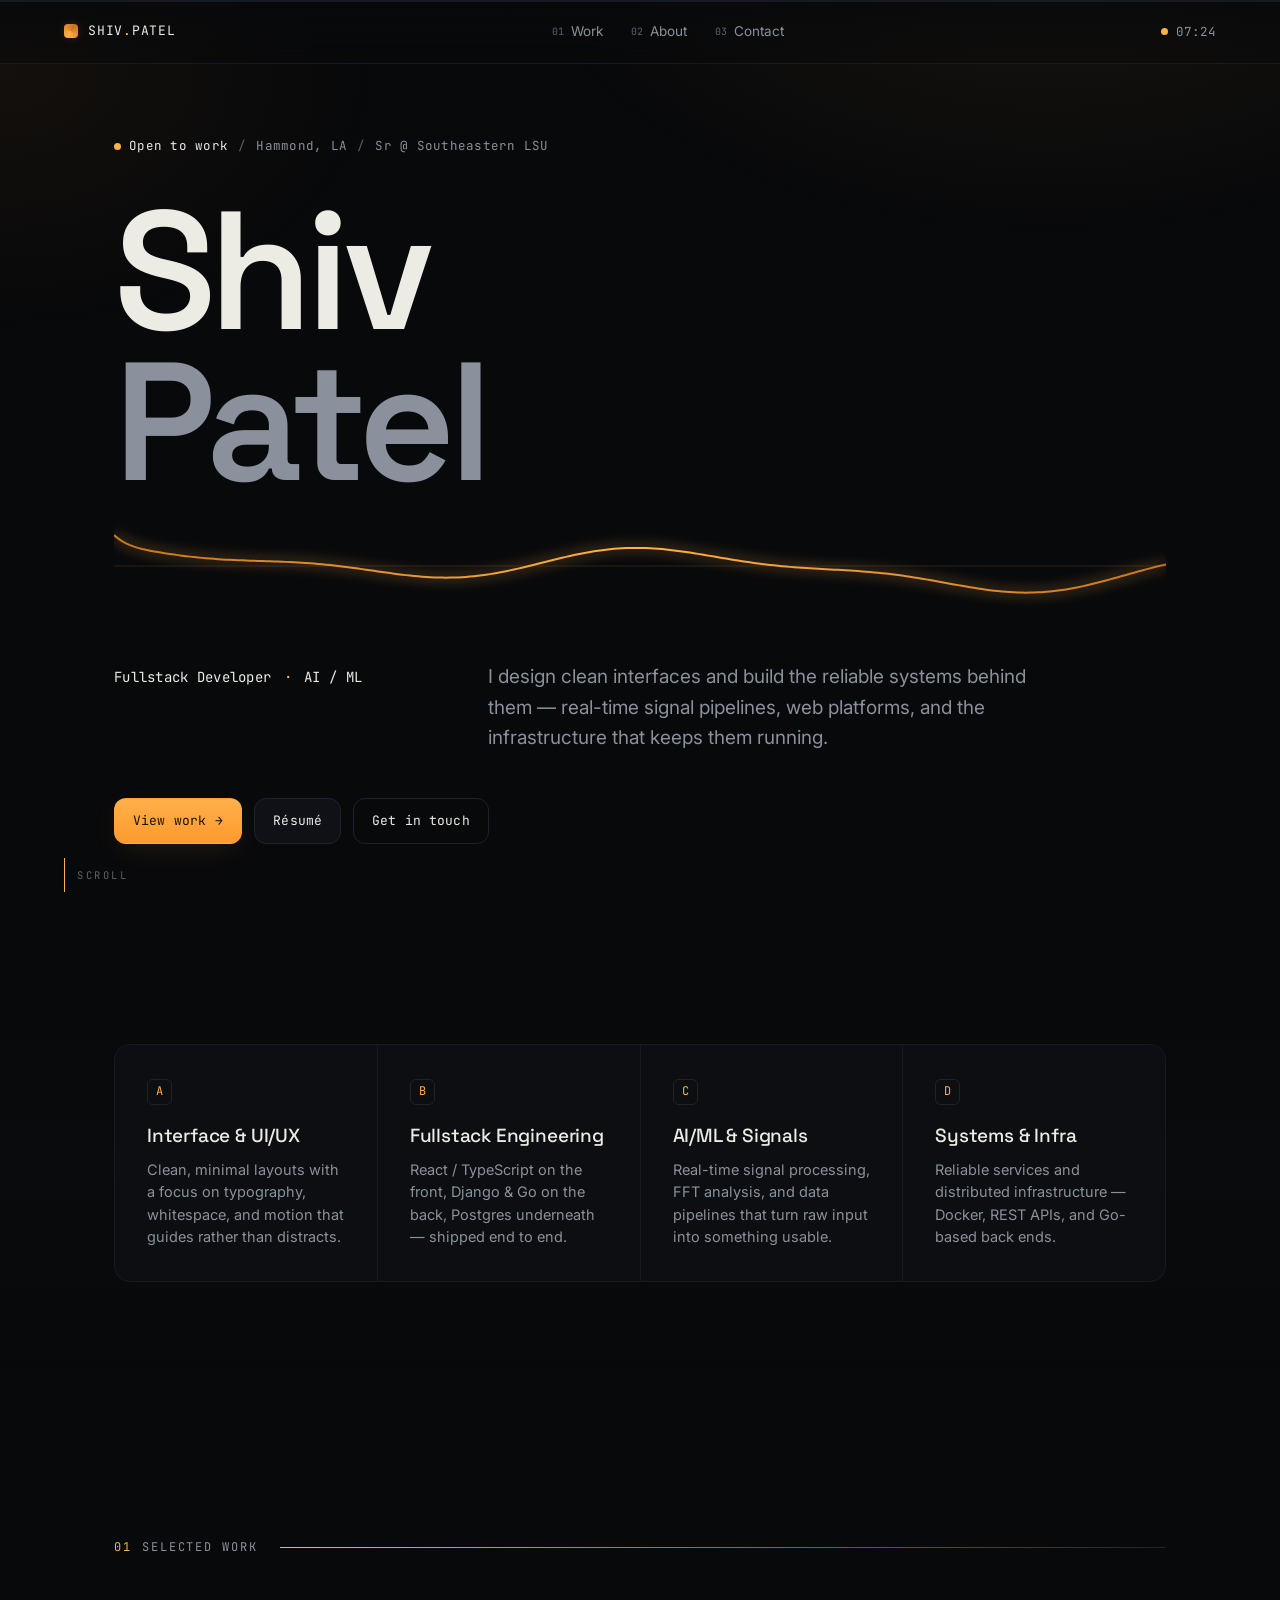
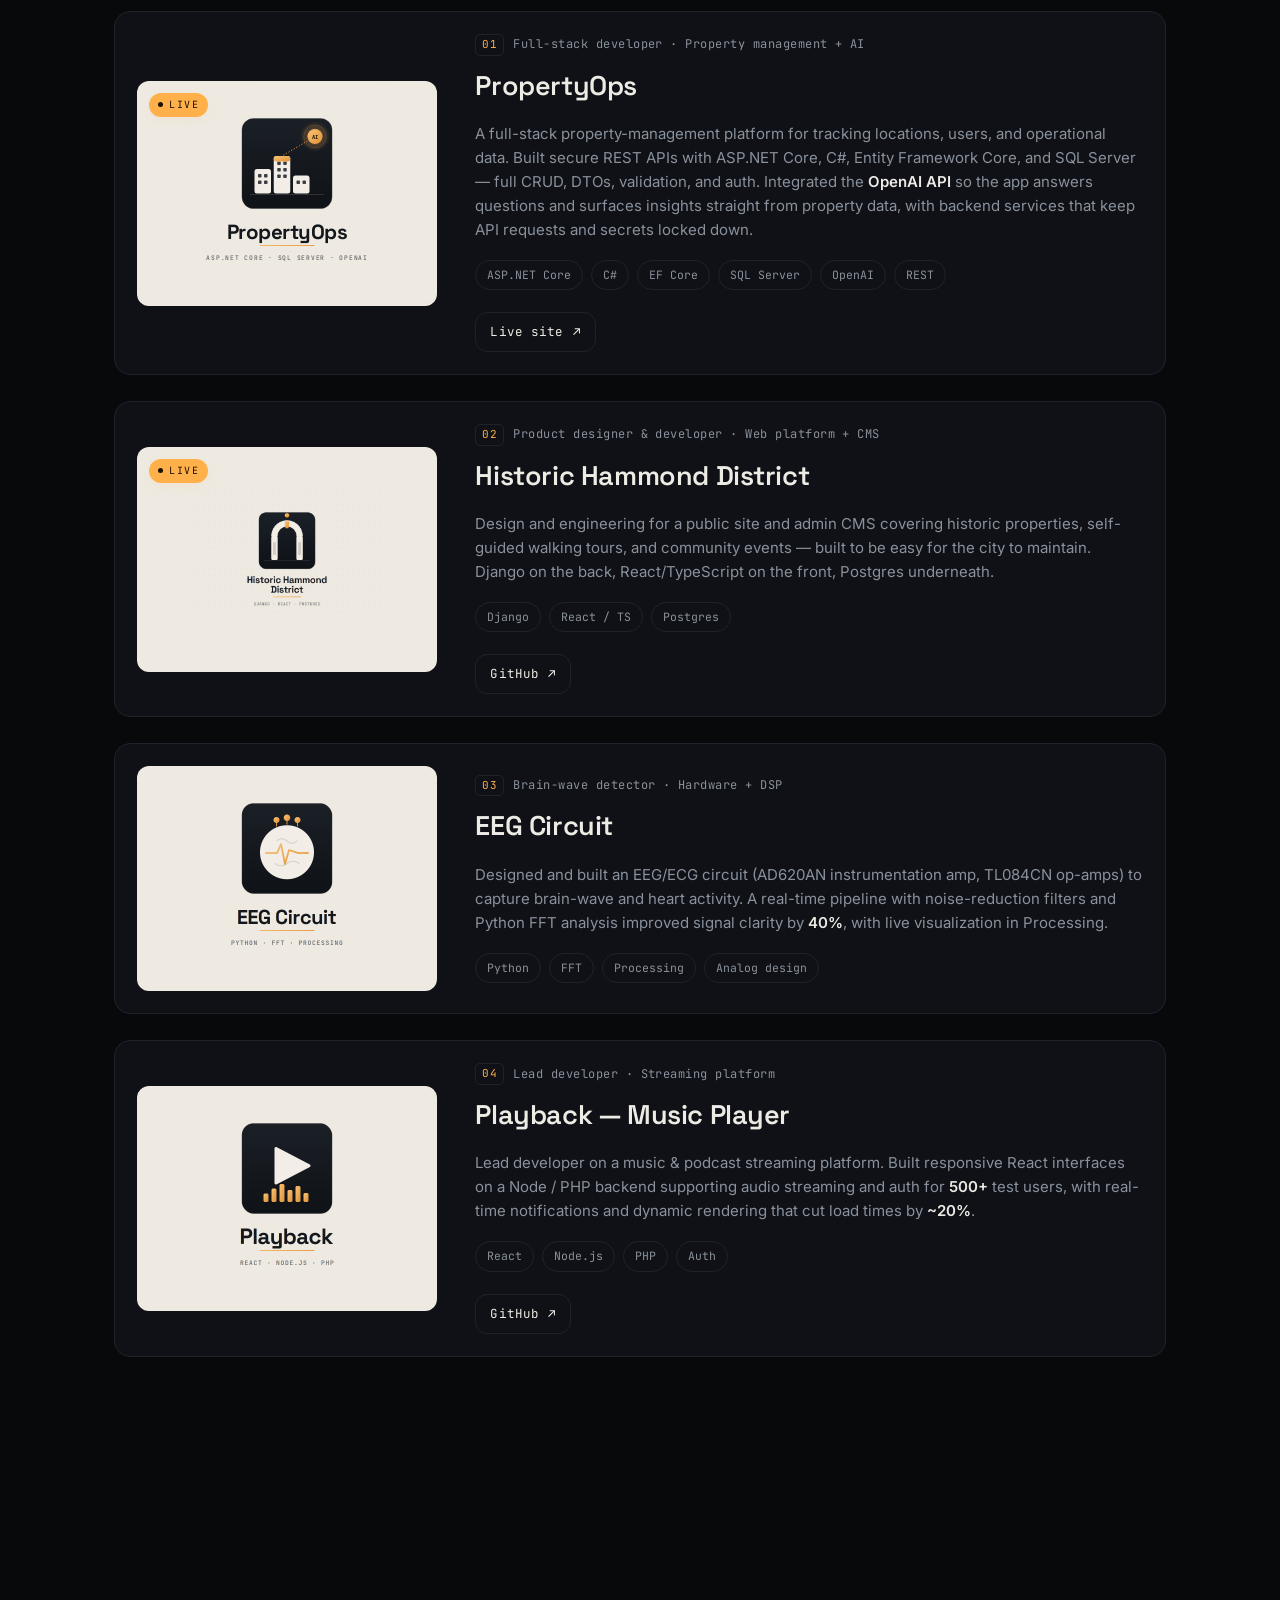
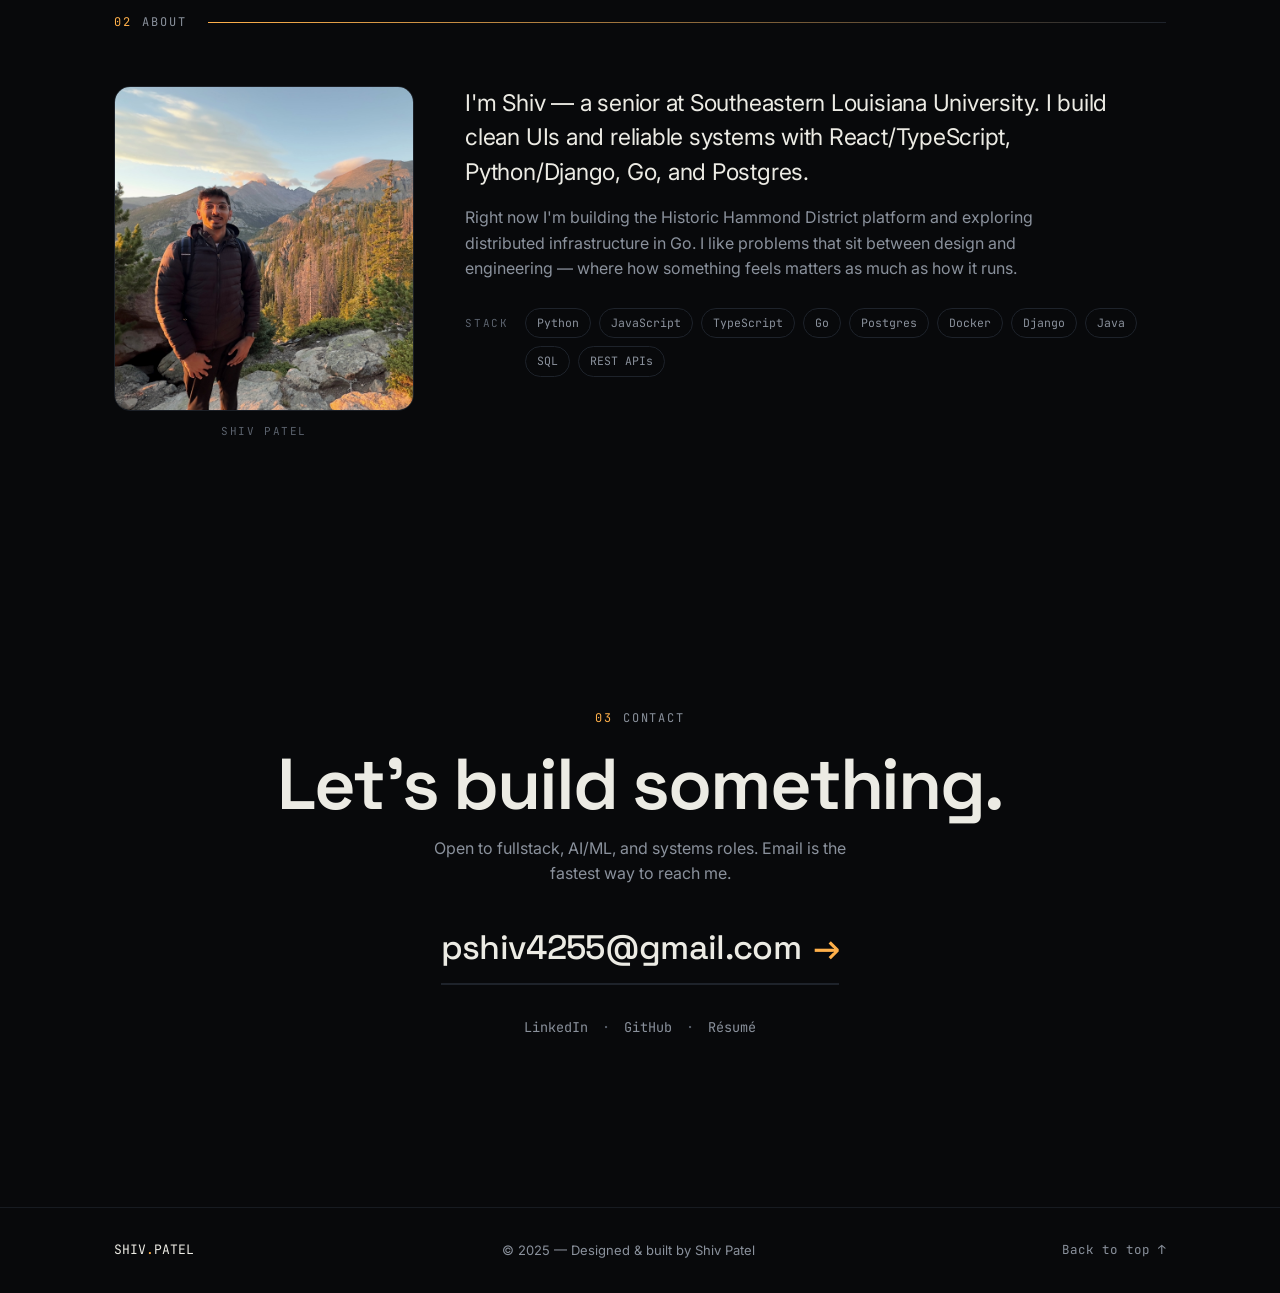
==== commit 89caad88: "rename" ====
--- a/index.html
+++ b/index.html
@@ -152,7 +152,7 @@
 
           <article class="work-card reveal">
             <a class="work-thumb work-thumb--logo" href="https://github.com/CivPatel/Legacy-HistoricDistrict-Project" target="_blank" rel="noopener" aria-label="Historic Hammond District on GitHub">
-              <img src="./assets/latest.jpg" alt="Historic Hammond District" loading="lazy">
+              <img src="./assets/HammondHistoricDistrict.jpg" alt="Historic Hammond District" loading="lazy">
               <span class="thumb-tag">LIVE</span>
             </a>
             <div class="work-copy">
@@ -175,7 +175,7 @@
 
           <article class="work-card reveal">
             <a class="work-thumb" href="#" aria-label="EEG Circuit project">
-              <img src="./assets/project-2.png" alt="EEG signal-processing circuit" loading="lazy">
+              <img src="./assets/EEGCircuit.jpg" alt="EEG signal-processing circuit" loading="lazy">
             </a>
             <div class="work-copy">
               <p class="card-meta"><span class="card-idx">03</span> Brain-wave detector · Hardware + DSP</p>
@@ -194,7 +194,7 @@
 
           <article class="work-card reveal">
             <a class="work-thumb" href="https://github.com/CivPatel/CMPS285-S24-S01-G02" target="_blank" rel="noopener" aria-label="Playback music player on GitHub">
-              <img src="./assets/project-3.png" alt="Playback music player interface" loading="lazy">
+              <img src="./assets/Playback.jpg" alt="Playback music player interface" loading="lazy">
             </a>
             <div class="work-copy">
               <p class="card-meta"><span class="card-idx">04</span> Lead developer · Streaming platform</p>
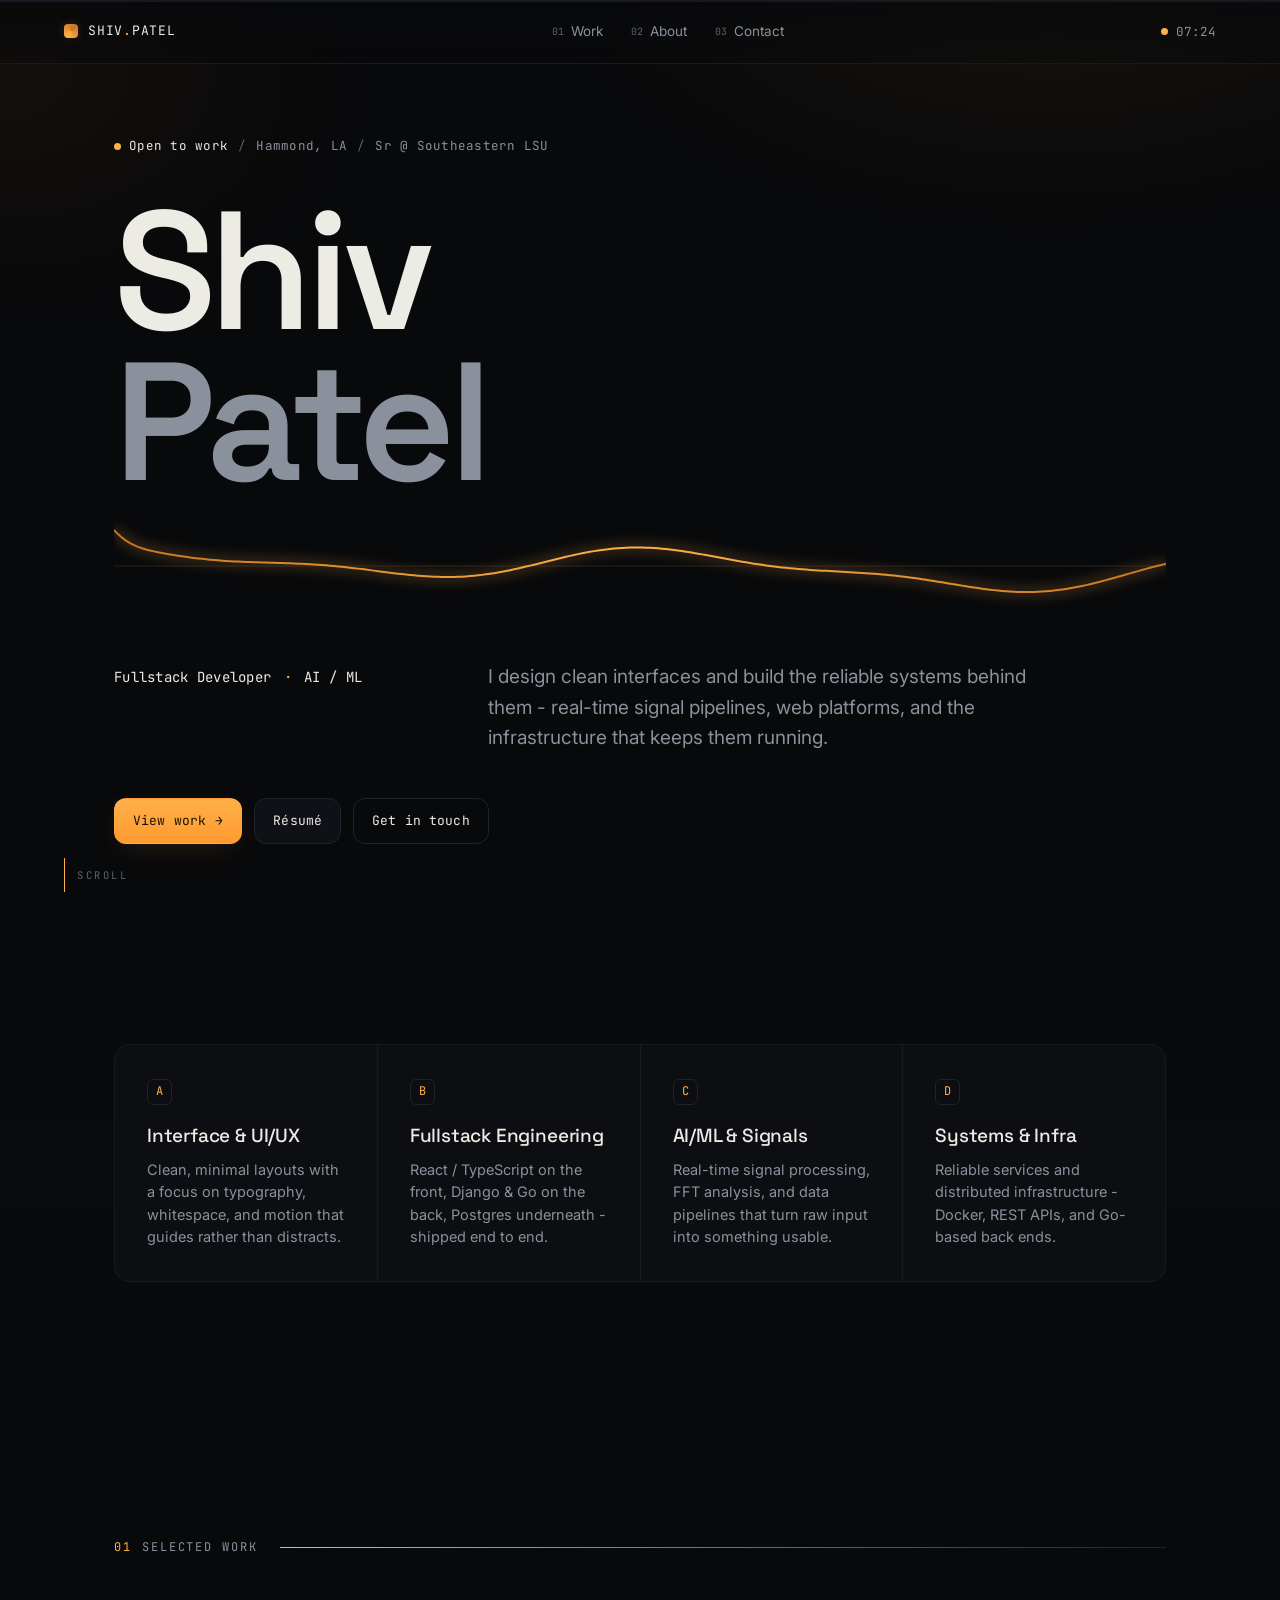
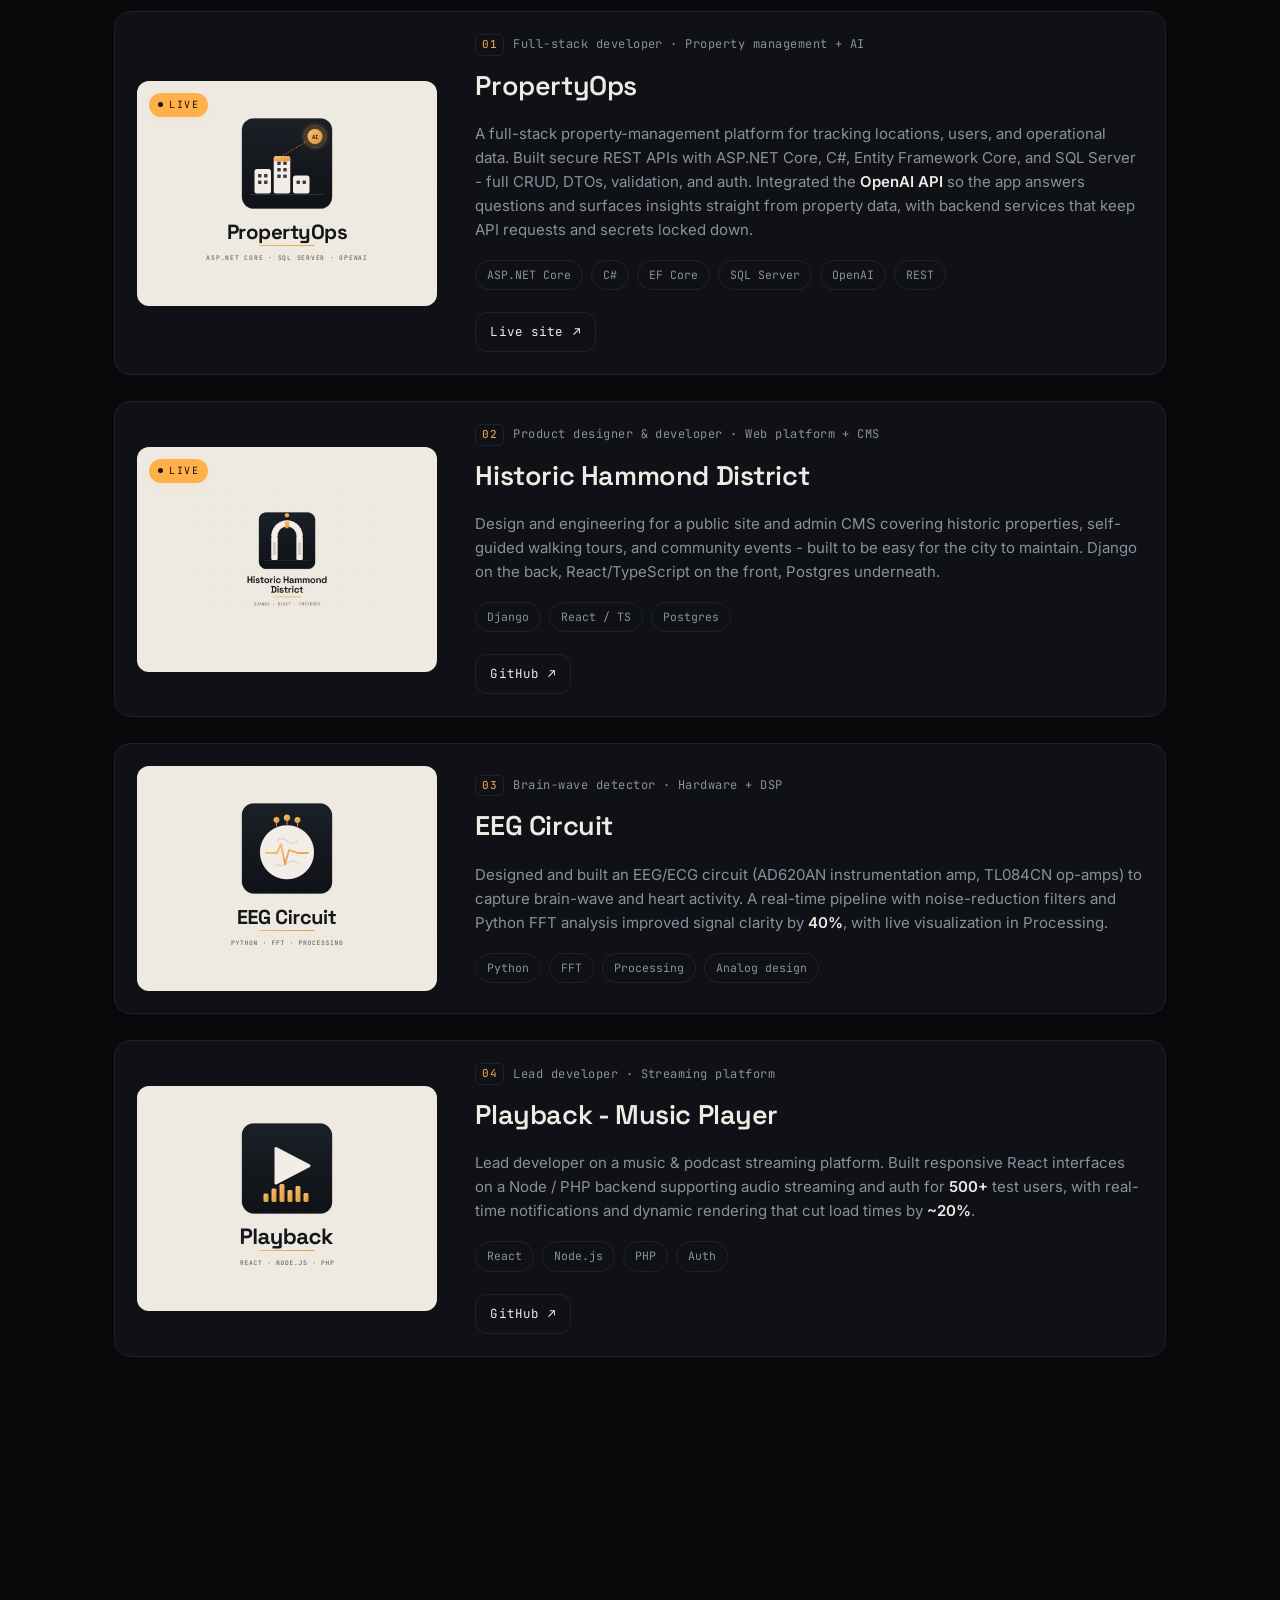
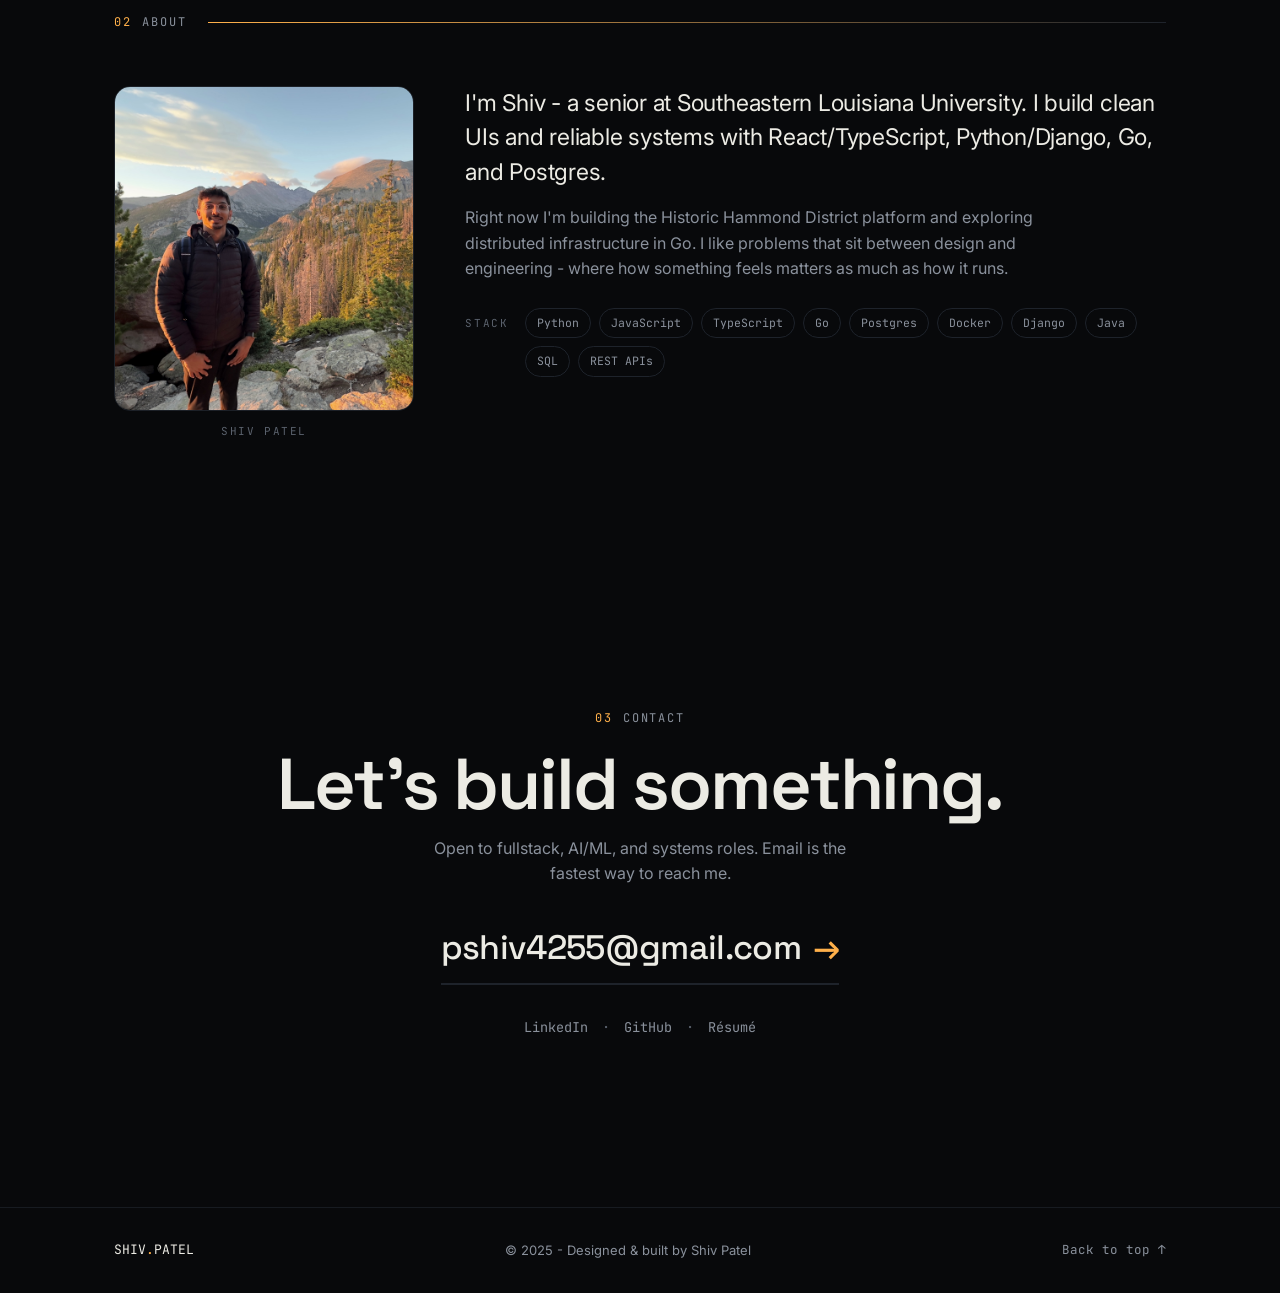
==== commit b5efb350: "img" ====
--- a/index.html
+++ b/index.html
@@ -3,12 +3,12 @@
 <head>
   <meta charset="UTF-8" />
   <meta name="viewport" content="width=device-width, initial-scale=1.0" />
-  <title>Shiv Patel — Fullstack Developer & AI/ML</title>
-  <meta name="description" content="Shiv Patel — fullstack developer and AI/ML engineer. I design clean interfaces and build the reliable systems behind them, from real-time signal pipelines to web platforms." />
+  <title>Shiv Patel - Fullstack Developer & AI/ML</title>
+  <meta name="description" content="Shiv Patel - fullstack developer and AI/ML engineer. I design clean interfaces and build the reliable systems behind them, from real-time signal pipelines to web platforms." />
   <meta name="theme-color" content="#08090b" />
 
   <!-- Open Graph -->
-  <meta property="og:title" content="Shiv Patel — Fullstack Developer & AI/ML" />
+  <meta property="og:title" content="Shiv Patel - Fullstack Developer & AI/ML" />
   <meta property="og:description" content="Clean interfaces, reliable systems. Selected work and projects." />
   <meta property="og:type" content="website" />
   <meta property="og:url" content="https://shivpatel.online" />
@@ -26,7 +26,7 @@
   <div class="scanline" aria-hidden="true"><span id="progress"></span></div>
 
   <header class="topbar">
-    <a class="brand" href="#top" aria-label="Shiv Patel — home">
+    <a class="brand" href="#top" aria-label="Shiv Patel - home">
       <span class="brand-mark" aria-hidden="true"></span>
       <span class="brand-name">SHIV<span class="brand-dot">.</span>PATEL</span>
     </a>
@@ -67,7 +67,7 @@
         <div class="hero-grid">
           <p class="hero-role">Fullstack&nbsp;Developer <span class="mid">·</span> AI&nbsp;/&nbsp;ML</p>
           <p class="hero-copy">
-            I design clean interfaces and build the reliable systems behind them —
+            I design clean interfaces and build the reliable systems behind them -
             real-time signal pipelines, web platforms, and the infrastructure that keeps
             them running.
           </p>
@@ -100,7 +100,7 @@
           <div class="cap">
             <span class="cap-idx">B</span>
             <h3>Fullstack Engineering</h3>
-            <p>React / TypeScript on the front, Django &amp; Go on the back, Postgres underneath — shipped end to end.</p>
+            <p>React / TypeScript on the front, Django &amp; Go on the back, Postgres underneath - shipped end to end.</p>
           </div>
           <div class="cap">
             <span class="cap-idx">C</span>
@@ -110,7 +110,7 @@
           <div class="cap">
             <span class="cap-idx">D</span>
             <h3>Systems &amp; Infra</h3>
-            <p>Reliable services and distributed infrastructure — Docker, REST APIs, and Go-based back ends.</p>
+            <p>Reliable services and distributed infrastructure - Docker, REST APIs, and Go-based back ends.</p>
           </div>
         </div>
       </div>
@@ -136,7 +136,7 @@
               <p class="muted">
                 A full-stack property-management platform for tracking locations, users, and
                 operational data. Built secure REST APIs with ASP.NET Core, C#, Entity Framework
-                Core, and SQL Server — full CRUD, DTOs, validation, and auth. Integrated the
+                Core, and SQL Server - full CRUD, DTOs, validation, and auth. Integrated the
                 <strong>OpenAI API</strong> so the app answers questions and surfaces insights
                 straight from property data, with backend services that keep API requests and
                 secrets locked down.
@@ -160,7 +160,7 @@
               <h3>Historic Hammond District</h3>
               <p class="muted">
                 Design and engineering for a public site and admin CMS covering historic
-                properties, self-guided walking tours, and community events — built to be
+                properties, self-guided walking tours, and community events - built to be
                 easy for the city to maintain. Django on the back, React/TypeScript on the
                 front, Postgres underneath.
               </p>
@@ -198,7 +198,7 @@
             </a>
             <div class="work-copy">
               <p class="card-meta"><span class="card-idx">04</span> Lead developer · Streaming platform</p>
-              <h3>Playback — Music Player</h3>
+              <h3>Playback - Music Player</h3>
               <p class="muted">
                 Lead developer on a music &amp; podcast streaming platform. Built responsive
                 React interfaces on a Node / PHP backend supporting audio streaming and
@@ -232,13 +232,13 @@
           </figure>
           <div class="about-copy">
             <p class="lead">
-              I'm Shiv — a senior at Southeastern Louisiana University. I build clean UIs
+              I'm Shiv - a senior at Southeastern Louisiana University. I build clean UIs
               and reliable systems with React/TypeScript, Python/Django, Go, and Postgres.
             </p>
             <p class="muted">
               Right now I'm building the Historic Hammond District platform and exploring
               distributed infrastructure in Go. I like problems that sit between design and
-              engineering — where how something feels matters as much as how it runs.
+              engineering - where how something feels matters as much as how it runs.
             </p>
             <div class="stack-block">
               <span class="stack-label">STACK</span>
@@ -280,7 +280,7 @@
   <footer class="sitefoot">
     <div class="container foot-inner">
       <span class="foot-mark">SHIV<span class="brand-dot">.</span>PATEL</span>
-      <span class="muted">© 2025 — Designed &amp; built by Shiv Patel</span>
+      <span class="muted">© 2025 - Designed &amp; built by Shiv Patel</span>
       <a class="foot-top" href="#top">Back to top ↑</a>
     </div>
   </footer>
--- a/style.css
+++ b/style.css
@@ -1,5 +1,5 @@
 /* =======================================================================
-   SHIV PATEL — "Signal & System"
+   SHIV PATEL - "Signal & System"
    Amber-phosphor on ink. Grounded in real-time signal / systems work.
    ---------------------------------------------------------------------
    Tokens · Base · Header · Hero · Sections · Work · About · Contact · Motion
@@ -20,7 +20,7 @@
   --muted:      #8a919c;
   --muted-2:    #5b626d;
 
-  /* Signal accent (amber phosphor) — the one bold color */
+  /* Signal accent (amber phosphor) - the one bold color */
   --signal:     #ffb04a;
   --signal-2:   #ff9a2e;
   --signal-deep:#c9741f;
--- a/mediaqueries.css
+++ b/mediaqueries.css
@@ -1,5 +1,5 @@
 /* =======================================================================
-   Responsive — mobile-first refinements
+   Responsive - mobile-first refinements
    ======================================================================= */
 
 /* Tablet / small laptop */
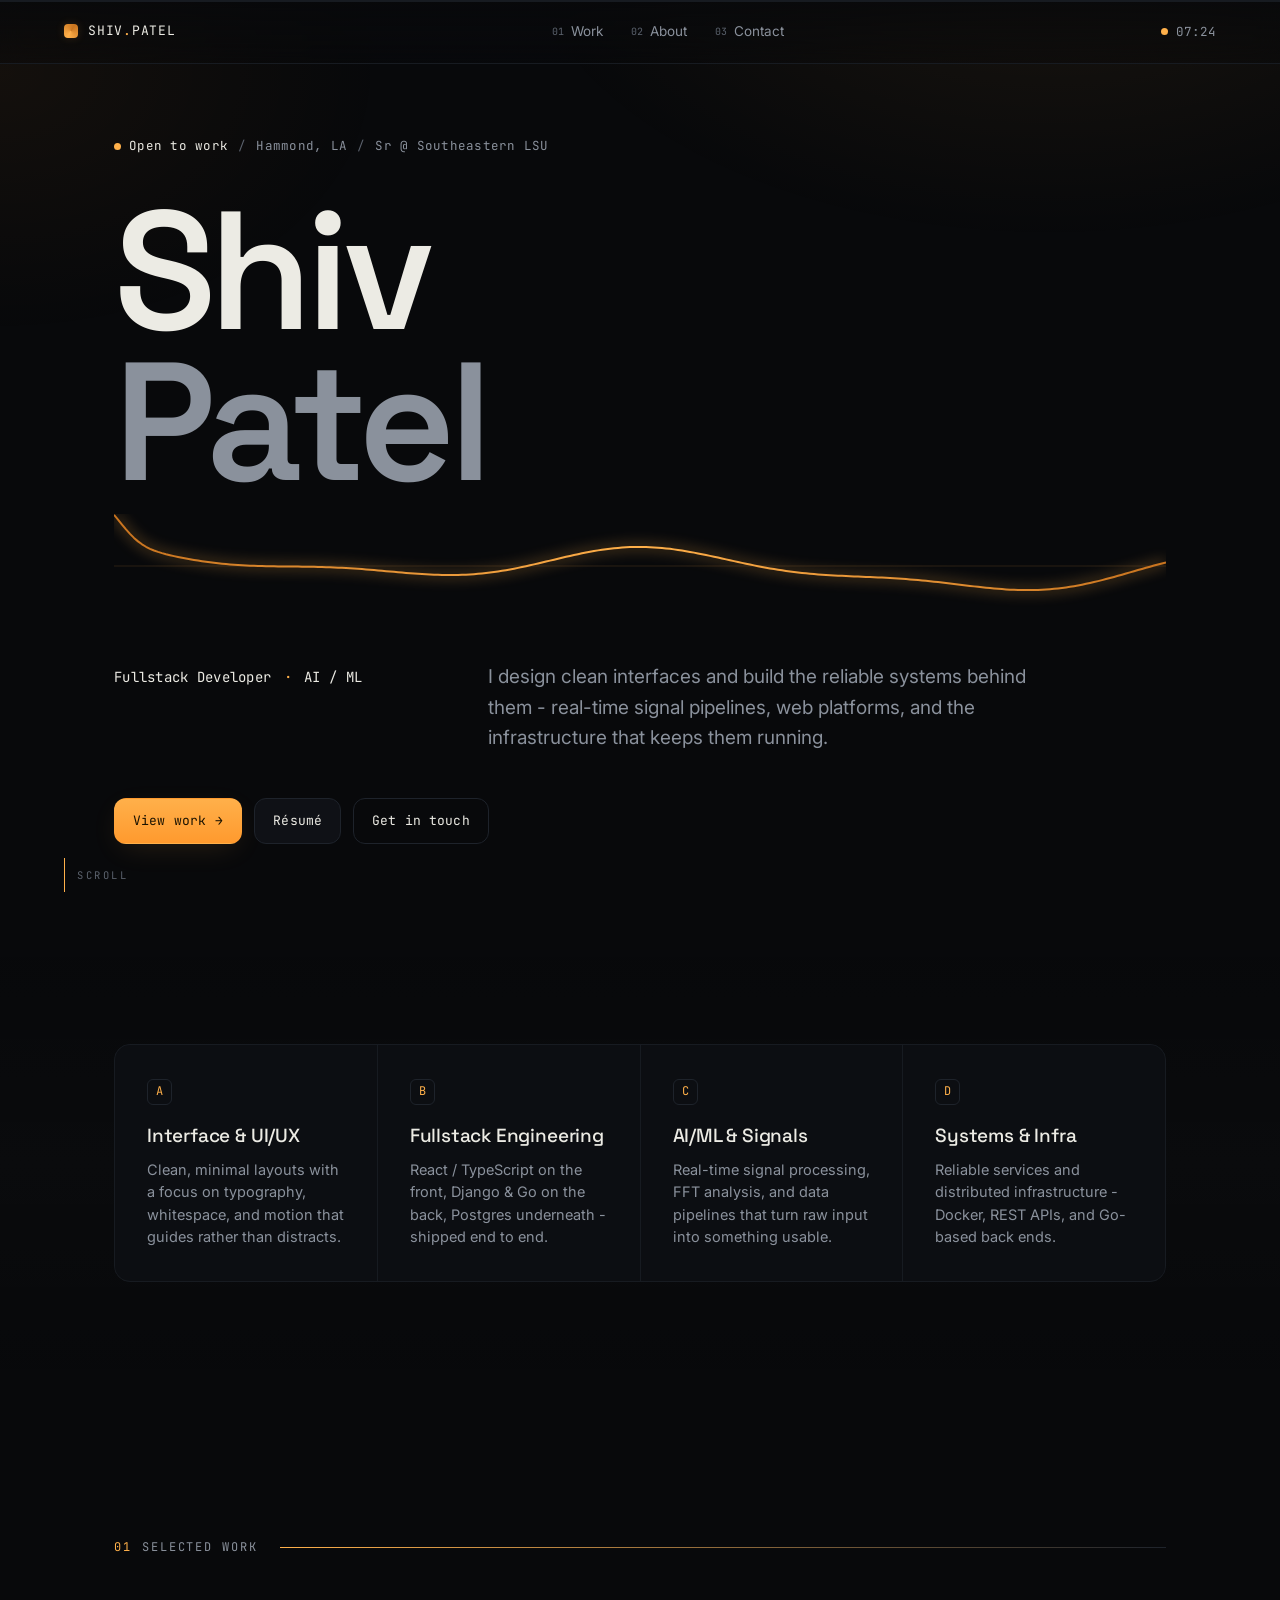
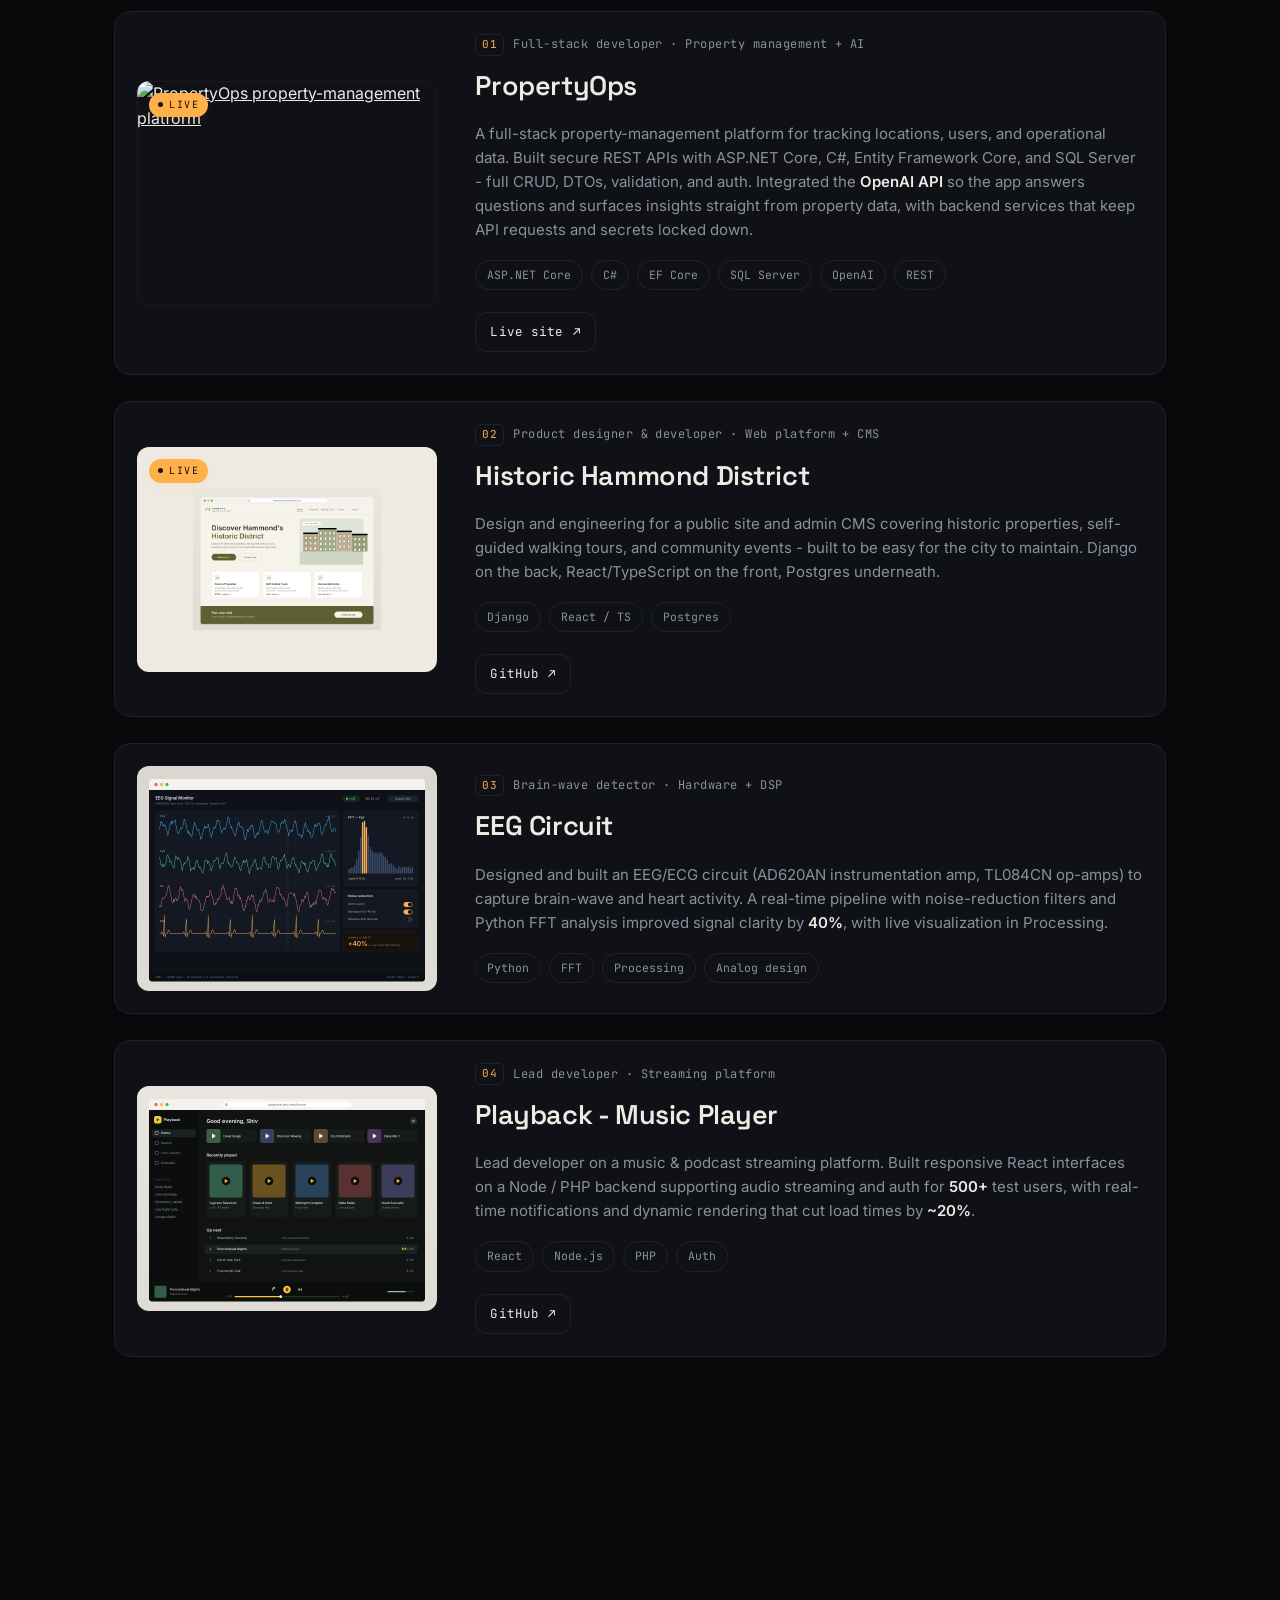
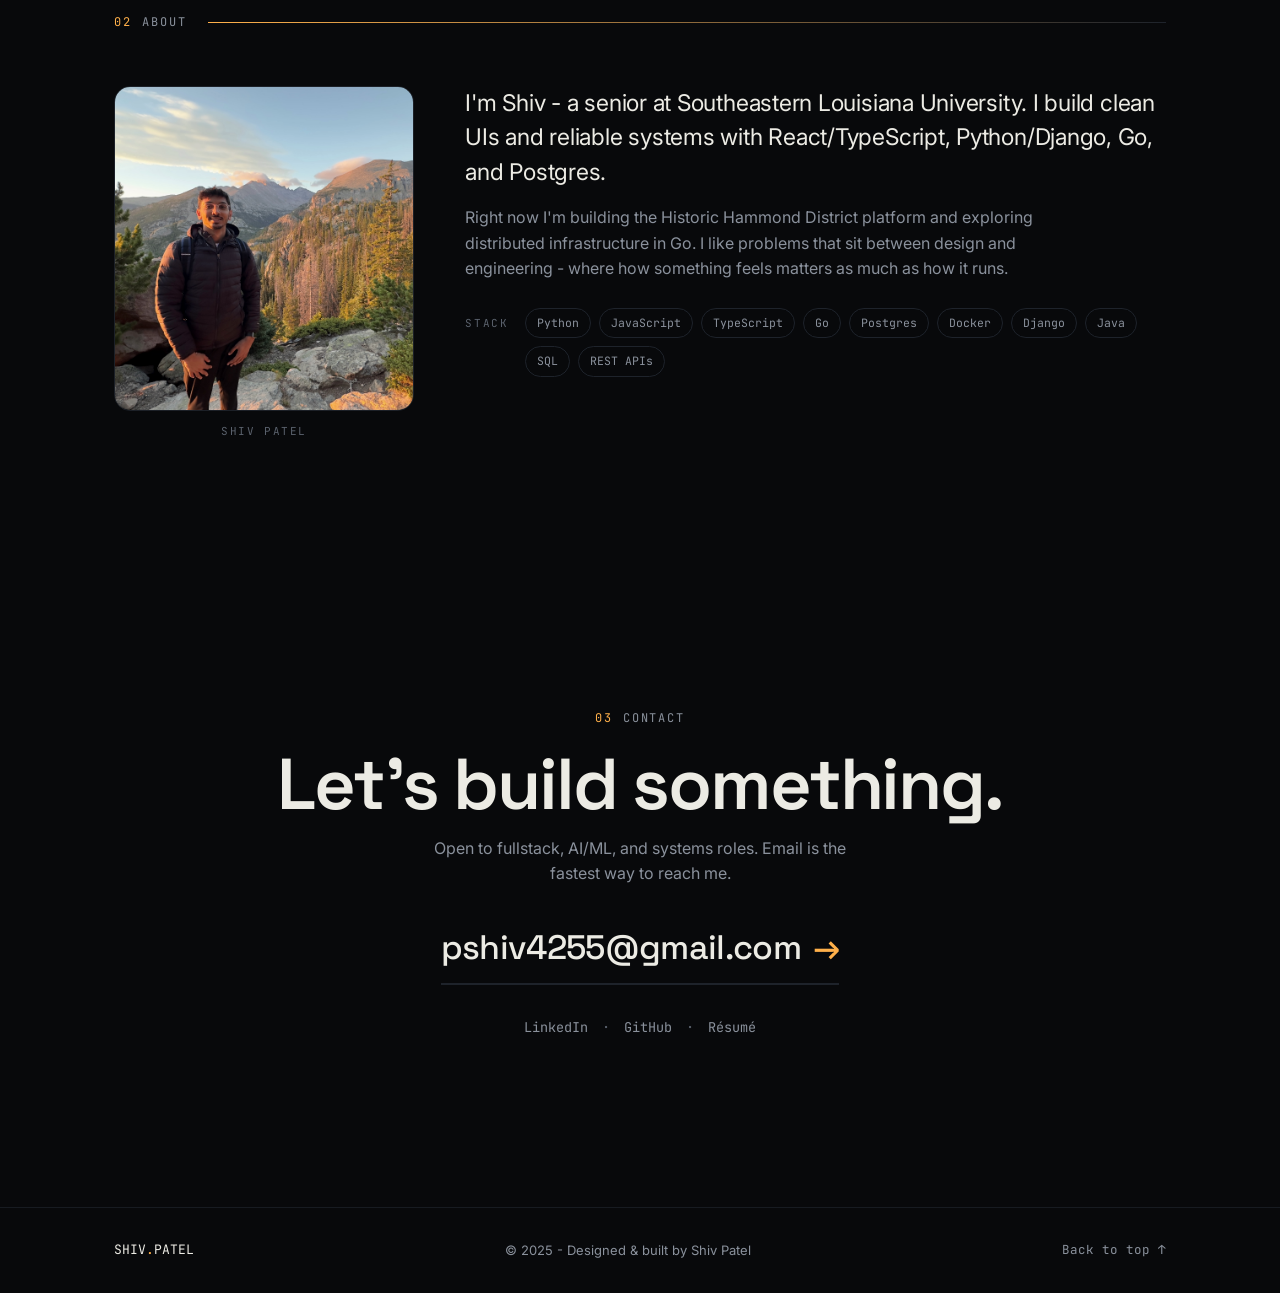
==== commit 2fe7a71d: "ext changed" ====
--- a/index.html
+++ b/index.html
@@ -127,7 +127,7 @@
         <div class="work-grid">
           <article class="work-card reveal">
             <a class="work-thumb" href="https://property-ops-data-hub.vercel.app/" target="_blank" rel="noopener" aria-label="PropertyOps live site">
-              <img src="./assets/propertyops.svg" alt="PropertyOps property-management platform" loading="lazy">
+              <img src="./assets/propertyops.jpg" alt="PropertyOps property-management platform" loading="lazy">
               <span class="thumb-tag">LIVE</span>
             </a>
             <div class="work-copy">
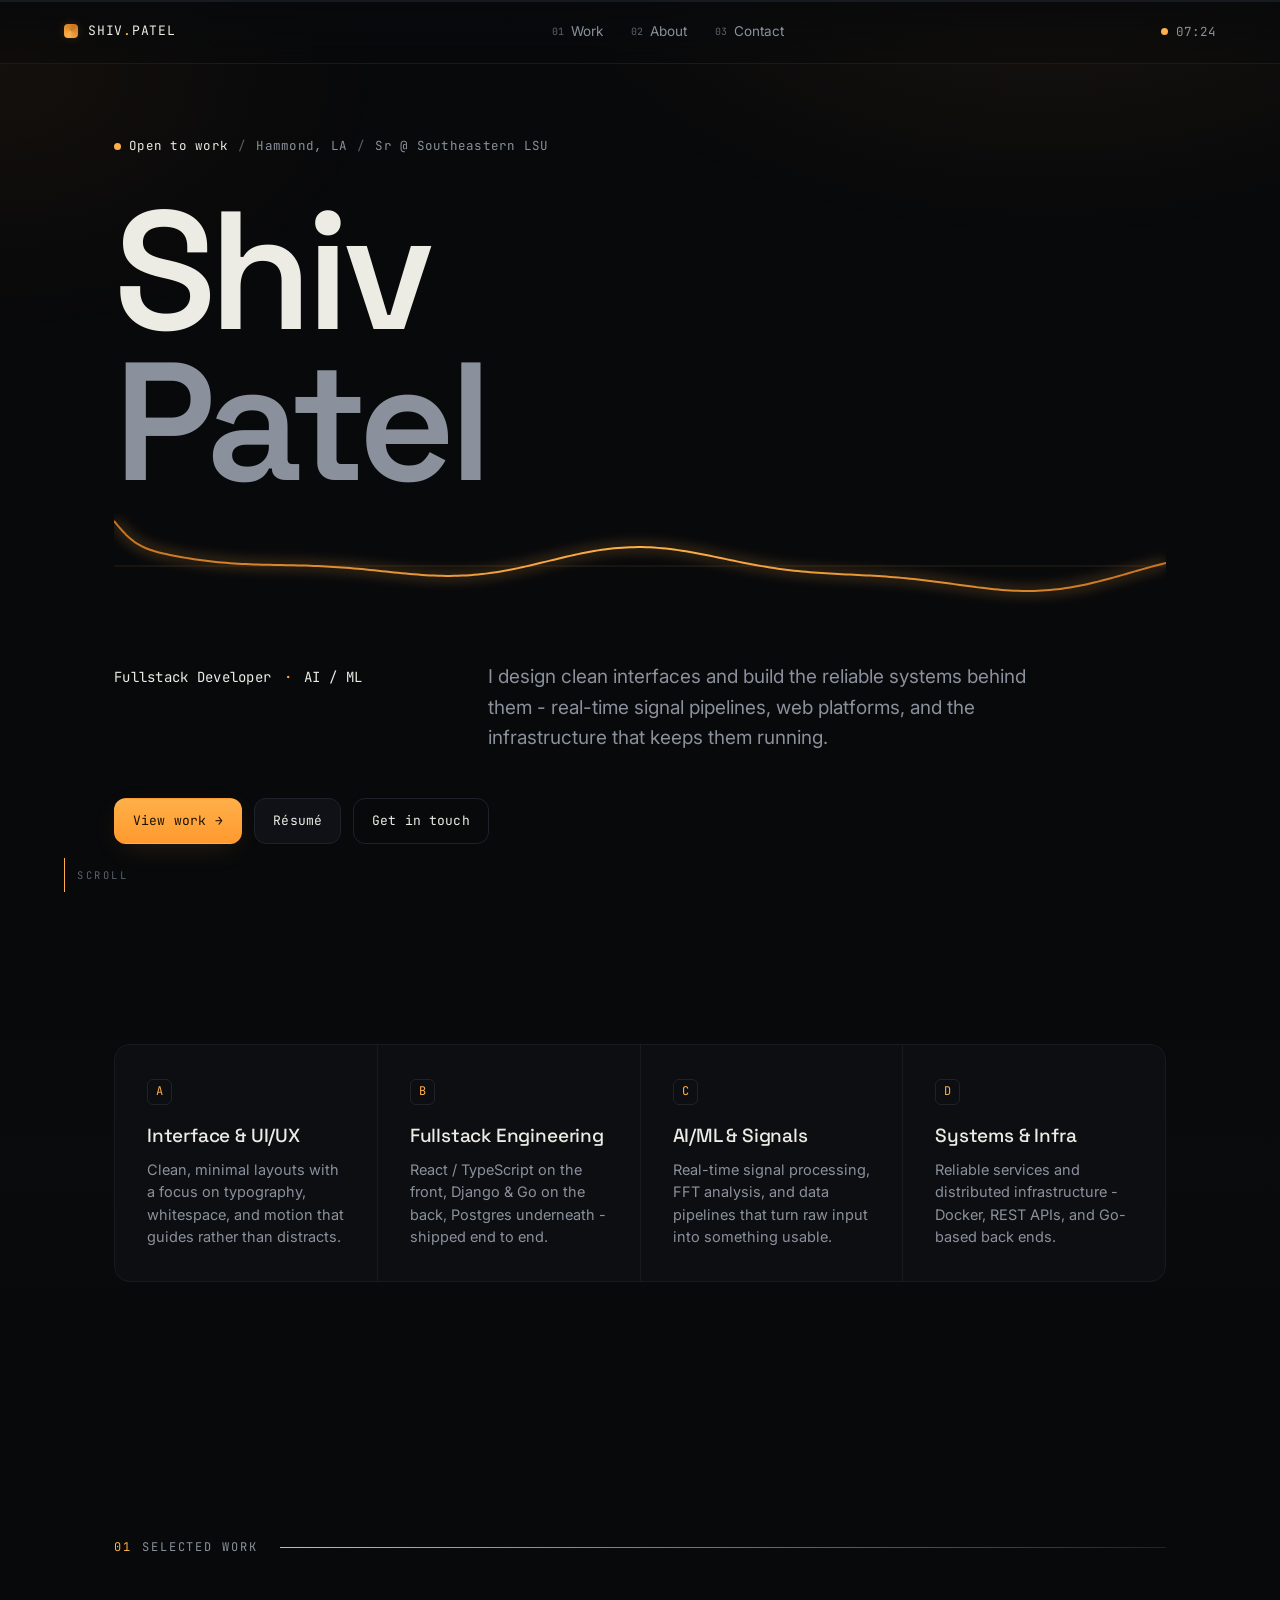
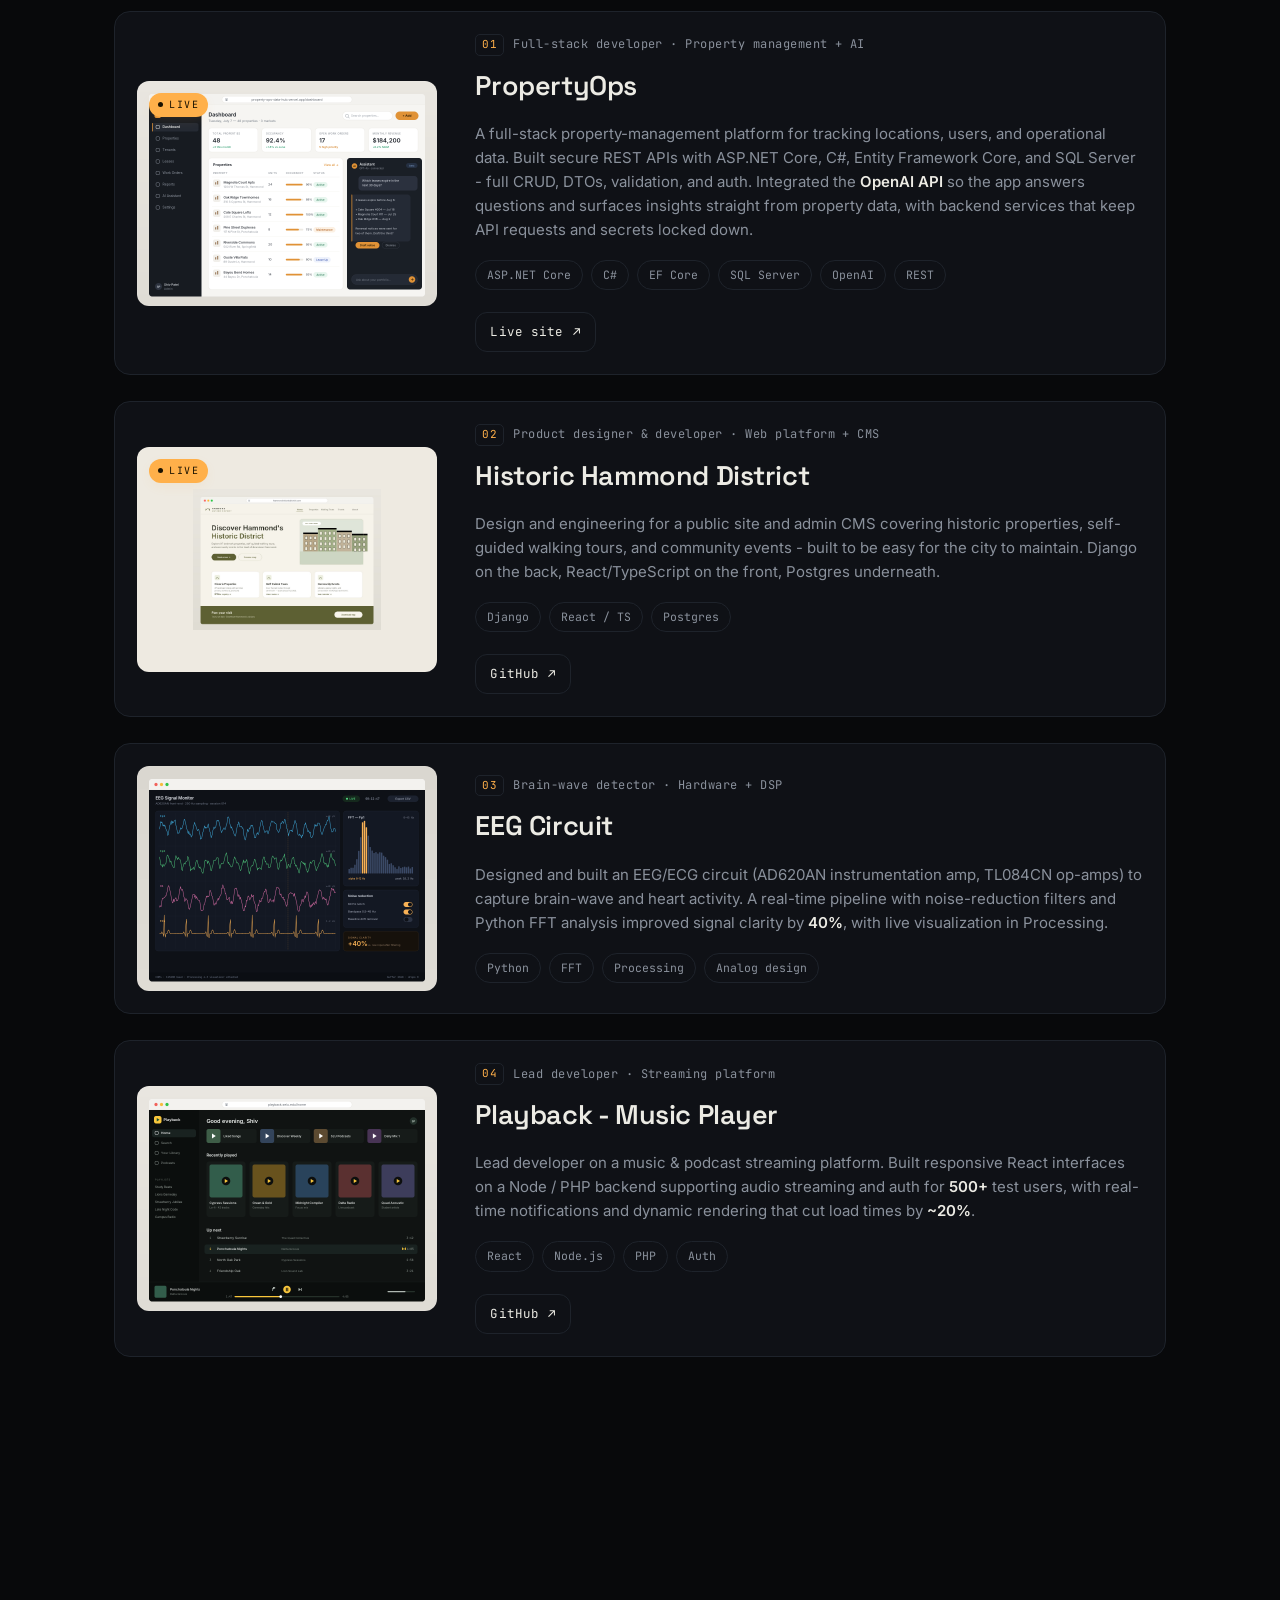
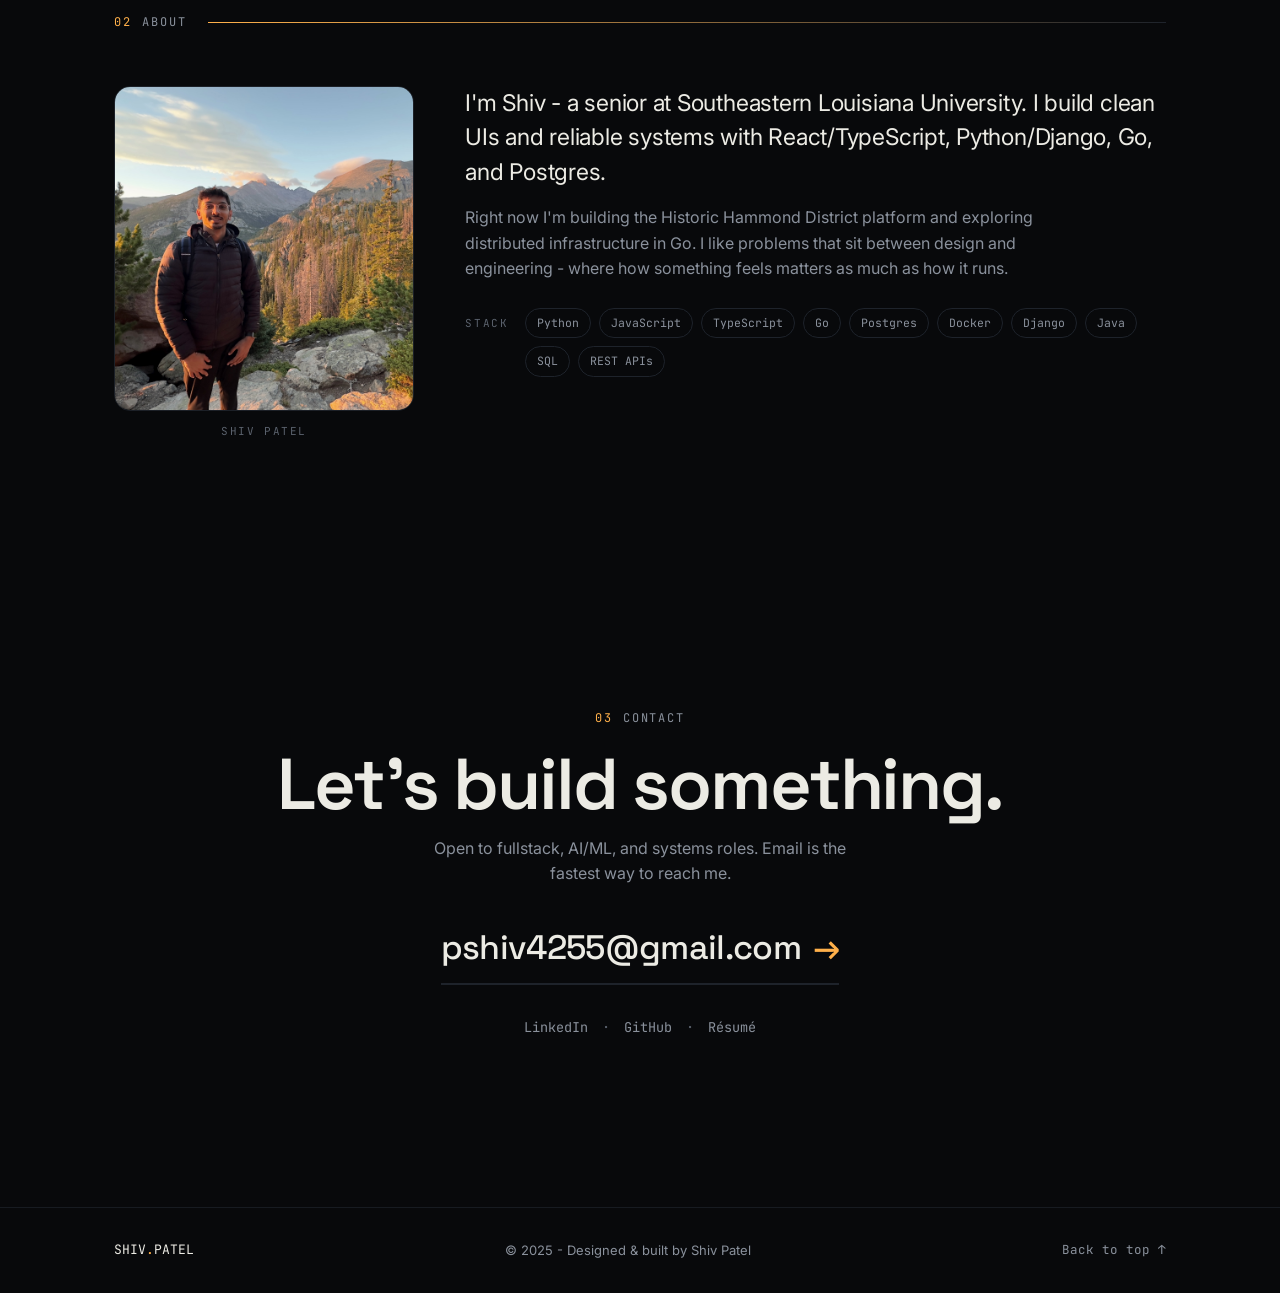
==== commit a3c172d5: "ext changed" ====
--- a/index.html
+++ b/index.html
@@ -127,7 +127,7 @@
         <div class="work-grid">
           <article class="work-card reveal">
             <a class="work-thumb" href="https://property-ops-data-hub.vercel.app/" target="_blank" rel="noopener" aria-label="PropertyOps live site">
-              <img src="./assets/propertyops.jpg" alt="PropertyOps property-management platform" loading="lazy">
+              <img src="./assets/propertyops.svg" alt="PropertyOps property-management platform" loading="lazy">
               <span class="thumb-tag">LIVE</span>
             </a>
             <div class="work-copy">
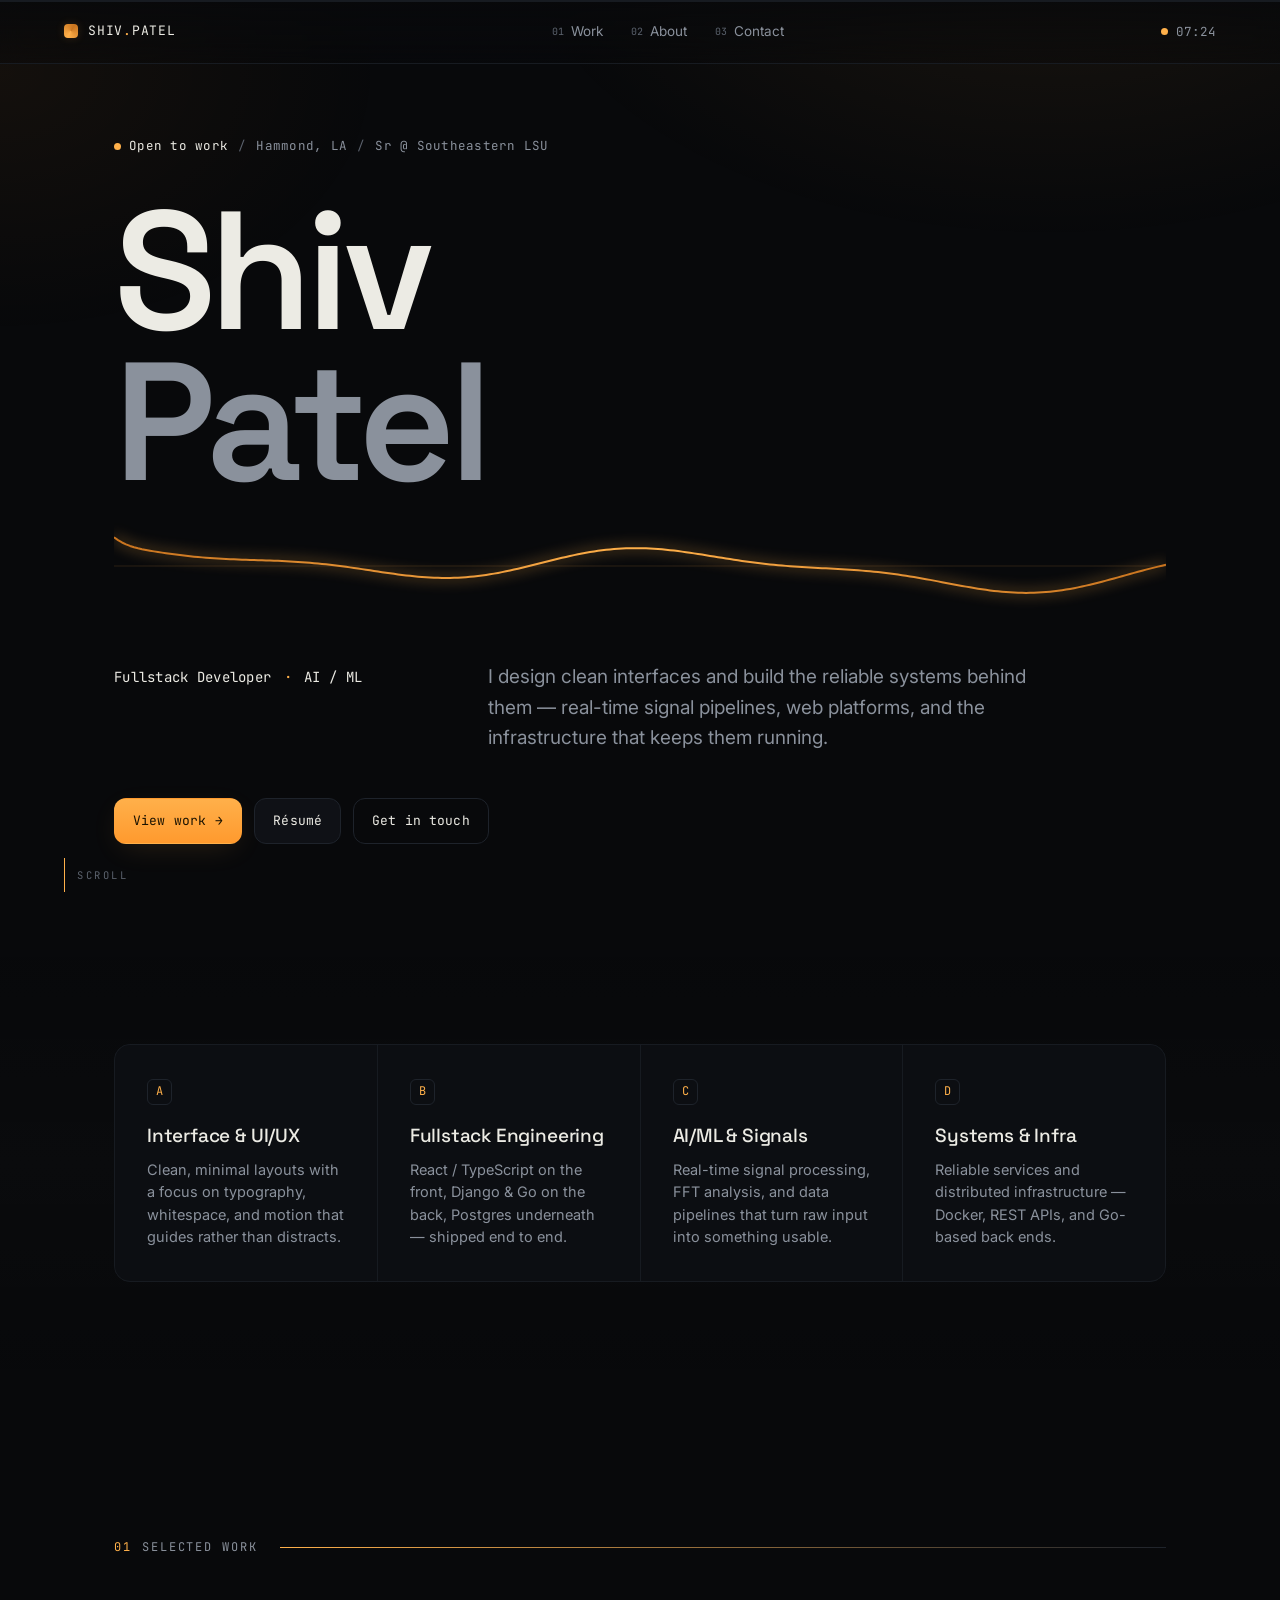
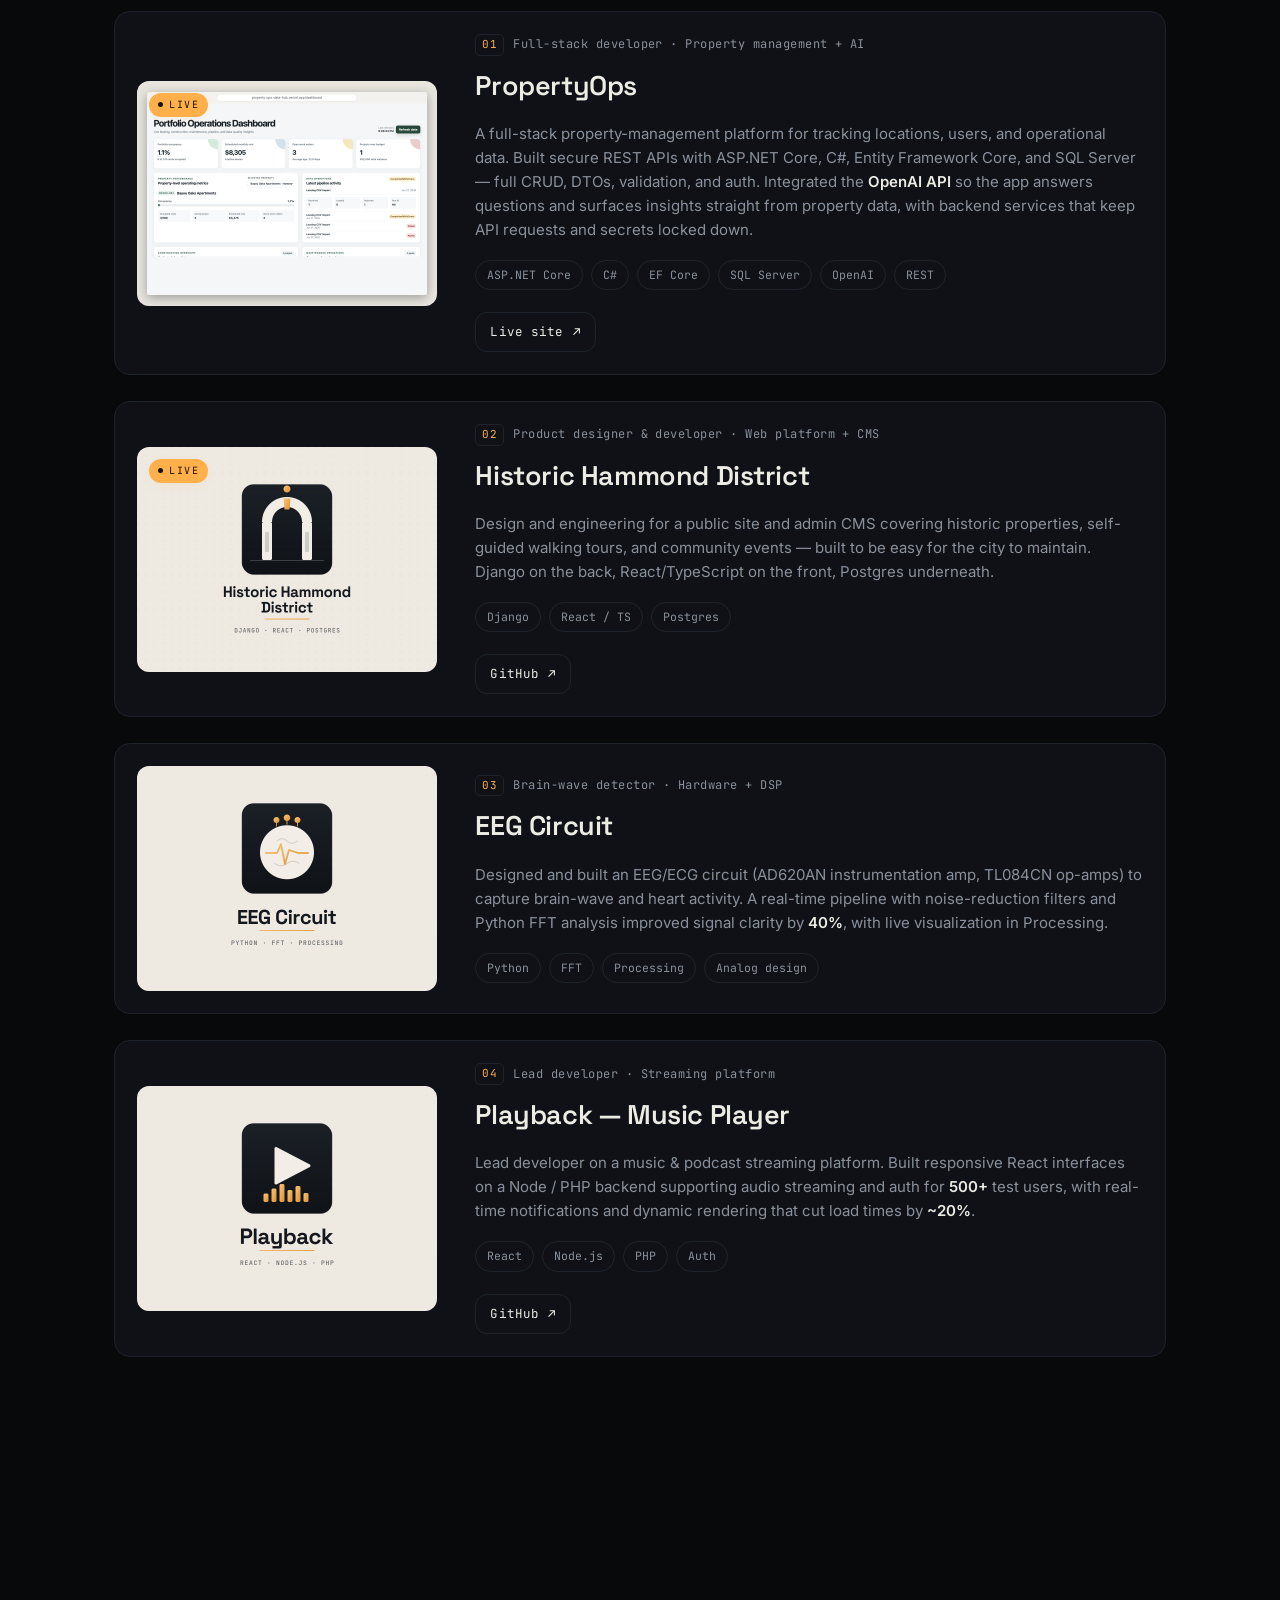
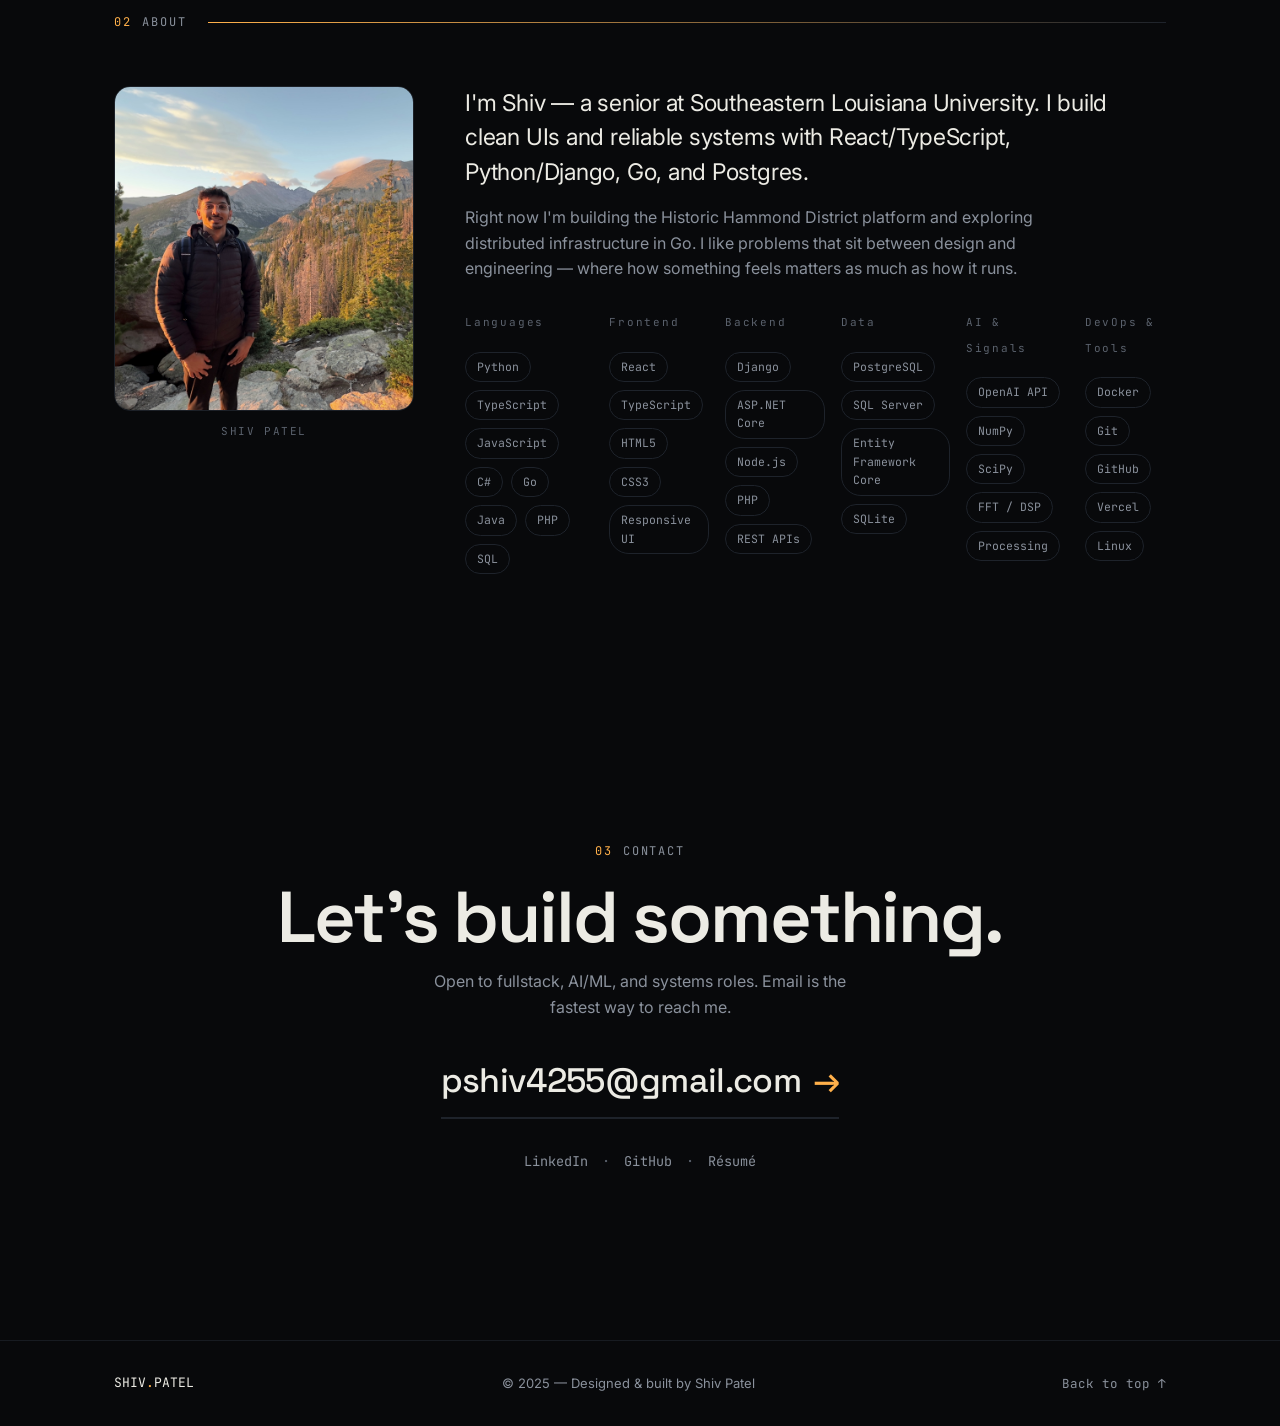
==== commit 3de3676a: "new index" ====
--- a/index.html
+++ b/index.html
@@ -3,12 +3,12 @@
 <head>
   <meta charset="UTF-8" />
   <meta name="viewport" content="width=device-width, initial-scale=1.0" />
-  <title>Shiv Patel - Fullstack Developer & AI/ML</title>
-  <meta name="description" content="Shiv Patel - fullstack developer and AI/ML engineer. I design clean interfaces and build the reliable systems behind them, from real-time signal pipelines to web platforms." />
+  <title>Shiv Patel — Fullstack Developer & AI/ML</title>
+  <meta name="description" content="Shiv Patel — fullstack developer and AI/ML engineer. I design clean interfaces and build the reliable systems behind them, from real-time signal pipelines to web platforms." />
   <meta name="theme-color" content="#08090b" />
 
   <!-- Open Graph -->
-  <meta property="og:title" content="Shiv Patel - Fullstack Developer & AI/ML" />
+  <meta property="og:title" content="Shiv Patel — Fullstack Developer & AI/ML" />
   <meta property="og:description" content="Clean interfaces, reliable systems. Selected work and projects." />
   <meta property="og:type" content="website" />
   <meta property="og:url" content="https://shivpatel.online" />
@@ -26,7 +26,7 @@
   <div class="scanline" aria-hidden="true"><span id="progress"></span></div>
 
   <header class="topbar">
-    <a class="brand" href="#top" aria-label="Shiv Patel - home">
+    <a class="brand" href="#top" aria-label="Shiv Patel — home">
       <span class="brand-mark" aria-hidden="true"></span>
       <span class="brand-name">SHIV<span class="brand-dot">.</span>PATEL</span>
     </a>
@@ -67,7 +67,7 @@
         <div class="hero-grid">
           <p class="hero-role">Fullstack&nbsp;Developer <span class="mid">·</span> AI&nbsp;/&nbsp;ML</p>
           <p class="hero-copy">
-            I design clean interfaces and build the reliable systems behind them -
+            I design clean interfaces and build the reliable systems behind them —
             real-time signal pipelines, web platforms, and the infrastructure that keeps
             them running.
           </p>
@@ -100,7 +100,7 @@
           <div class="cap">
             <span class="cap-idx">B</span>
             <h3>Fullstack Engineering</h3>
-            <p>React / TypeScript on the front, Django &amp; Go on the back, Postgres underneath - shipped end to end.</p>
+            <p>React / TypeScript on the front, Django &amp; Go on the back, Postgres underneath — shipped end to end.</p>
           </div>
           <div class="cap">
             <span class="cap-idx">C</span>
@@ -110,7 +110,7 @@
           <div class="cap">
             <span class="cap-idx">D</span>
             <h3>Systems &amp; Infra</h3>
-            <p>Reliable services and distributed infrastructure - Docker, REST APIs, and Go-based back ends.</p>
+            <p>Reliable services and distributed infrastructure — Docker, REST APIs, and Go-based back ends.</p>
           </div>
         </div>
       </div>
@@ -136,7 +136,7 @@
               <p class="muted">
                 A full-stack property-management platform for tracking locations, users, and
                 operational data. Built secure REST APIs with ASP.NET Core, C#, Entity Framework
-                Core, and SQL Server - full CRUD, DTOs, validation, and auth. Integrated the
+                Core, and SQL Server — full CRUD, DTOs, validation, and auth. Integrated the
                 <strong>OpenAI API</strong> so the app answers questions and surfaces insights
                 straight from property data, with backend services that keep API requests and
                 secrets locked down.
@@ -151,8 +151,8 @@
           </article>
 
           <article class="work-card reveal">
-            <a class="work-thumb work-thumb--logo" href="https://github.com/CivPatel/Legacy-HistoricDistrict-Project" target="_blank" rel="noopener" aria-label="Historic Hammond District on GitHub">
-              <img src="./assets/HammondHistoricDistrict.jpg" alt="Historic Hammond District" loading="lazy">
+            <a class="work-thumb" href="https://github.com/CivPatel/Legacy-HistoricDistrict-Project" target="_blank" rel="noopener" aria-label="Historic Hammond District on GitHub">
+              <img src="./assets/latest.jpg" alt="Historic Hammond District" loading="lazy">
               <span class="thumb-tag">LIVE</span>
             </a>
             <div class="work-copy">
@@ -160,7 +160,7 @@
               <h3>Historic Hammond District</h3>
               <p class="muted">
                 Design and engineering for a public site and admin CMS covering historic
-                properties, self-guided walking tours, and community events - built to be
+                properties, self-guided walking tours, and community events — built to be
                 easy for the city to maintain. Django on the back, React/TypeScript on the
                 front, Postgres underneath.
               </p>
@@ -175,7 +175,7 @@
 
           <article class="work-card reveal">
             <a class="work-thumb" href="#" aria-label="EEG Circuit project">
-              <img src="./assets/EEGCircuit.jpg" alt="EEG signal-processing circuit" loading="lazy">
+              <img src="./assets/project-2.png" alt="EEG signal-processing circuit" loading="lazy">
             </a>
             <div class="work-copy">
               <p class="card-meta"><span class="card-idx">03</span> Brain-wave detector · Hardware + DSP</p>
@@ -194,11 +194,11 @@
 
           <article class="work-card reveal">
             <a class="work-thumb" href="https://github.com/CivPatel/CMPS285-S24-S01-G02" target="_blank" rel="noopener" aria-label="Playback music player on GitHub">
-              <img src="./assets/Playback.jpg" alt="Playback music player interface" loading="lazy">
+              <img src="./assets/project-3.png" alt="Playback music player interface" loading="lazy">
             </a>
             <div class="work-copy">
               <p class="card-meta"><span class="card-idx">04</span> Lead developer · Streaming platform</p>
-              <h3>Playback - Music Player</h3>
+              <h3>Playback — Music Player</h3>
               <p class="muted">
                 Lead developer on a music &amp; podcast streaming platform. Built responsive
                 React interfaces on a Node / PHP backend supporting audio streaming and
@@ -232,21 +232,52 @@
           </figure>
           <div class="about-copy">
             <p class="lead">
-              I'm Shiv - a senior at Southeastern Louisiana University. I build clean UIs
+              I'm Shiv — a senior at Southeastern Louisiana University. I build clean UIs
               and reliable systems with React/TypeScript, Python/Django, Go, and Postgres.
             </p>
             <p class="muted">
               Right now I'm building the Historic Hammond District platform and exploring
               distributed infrastructure in Go. I like problems that sit between design and
-              engineering - where how something feels matters as much as how it runs.
+              engineering — where how something feels matters as much as how it runs.
             </p>
             <div class="stack-block">
-              <span class="stack-label">STACK</span>
-              <ul class="stack stack-wrap" aria-label="Skills">
-                <li>Python</li><li>JavaScript</li><li>TypeScript</li><li>Go</li>
-                <li>Postgres</li><li>Docker</li><li>Django</li><li>Java</li>
-                <li>SQL</li><li>REST APIs</li>
-              </ul>
+              <div class="stack-cat">
+                <span class="stack-label">Languages</span>
+                <ul class="stack" aria-label="Languages">
+                  <li>Python</li><li>TypeScript</li><li>JavaScript</li><li>C#</li>
+                  <li>Go</li><li>Java</li><li>PHP</li><li>SQL</li>
+                </ul>
+              </div>
+              <div class="stack-cat">
+                <span class="stack-label">Frontend</span>
+                <ul class="stack" aria-label="Frontend">
+                  <li>React</li><li>TypeScript</li><li>HTML5</li><li>CSS3</li><li>Responsive UI</li>
+                </ul>
+              </div>
+              <div class="stack-cat">
+                <span class="stack-label">Backend</span>
+                <ul class="stack" aria-label="Backend">
+                  <li>Django</li><li>ASP.NET Core</li><li>Node.js</li><li>PHP</li><li>REST APIs</li>
+                </ul>
+              </div>
+              <div class="stack-cat">
+                <span class="stack-label">Data</span>
+                <ul class="stack" aria-label="Databases">
+                  <li>PostgreSQL</li><li>SQL Server</li><li>Entity Framework Core</li><li>SQLite</li>
+                </ul>
+              </div>
+              <div class="stack-cat">
+                <span class="stack-label">AI &amp; Signals</span>
+                <ul class="stack" aria-label="AI and signal processing">
+                  <li>OpenAI API</li><li>NumPy</li><li>SciPy</li><li>FFT / DSP</li><li>Processing</li>
+                </ul>
+              </div>
+              <div class="stack-cat">
+                <span class="stack-label">DevOps &amp; Tools</span>
+                <ul class="stack" aria-label="DevOps and tools">
+                  <li>Docker</li><li>Git</li><li>GitHub</li><li>Vercel</li><li>Linux</li>
+                </ul>
+              </div>
             </div>
           </div>
         </div>
@@ -280,7 +311,7 @@
   <footer class="sitefoot">
     <div class="container foot-inner">
       <span class="foot-mark">SHIV<span class="brand-dot">.</span>PATEL</span>
-      <span class="muted">© 2025 - Designed &amp; built by Shiv Patel</span>
+      <span class="muted">© 2025 — Designed &amp; built by Shiv Patel</span>
       <a class="foot-top" href="#top">Back to top ↑</a>
     </div>
   </footer>
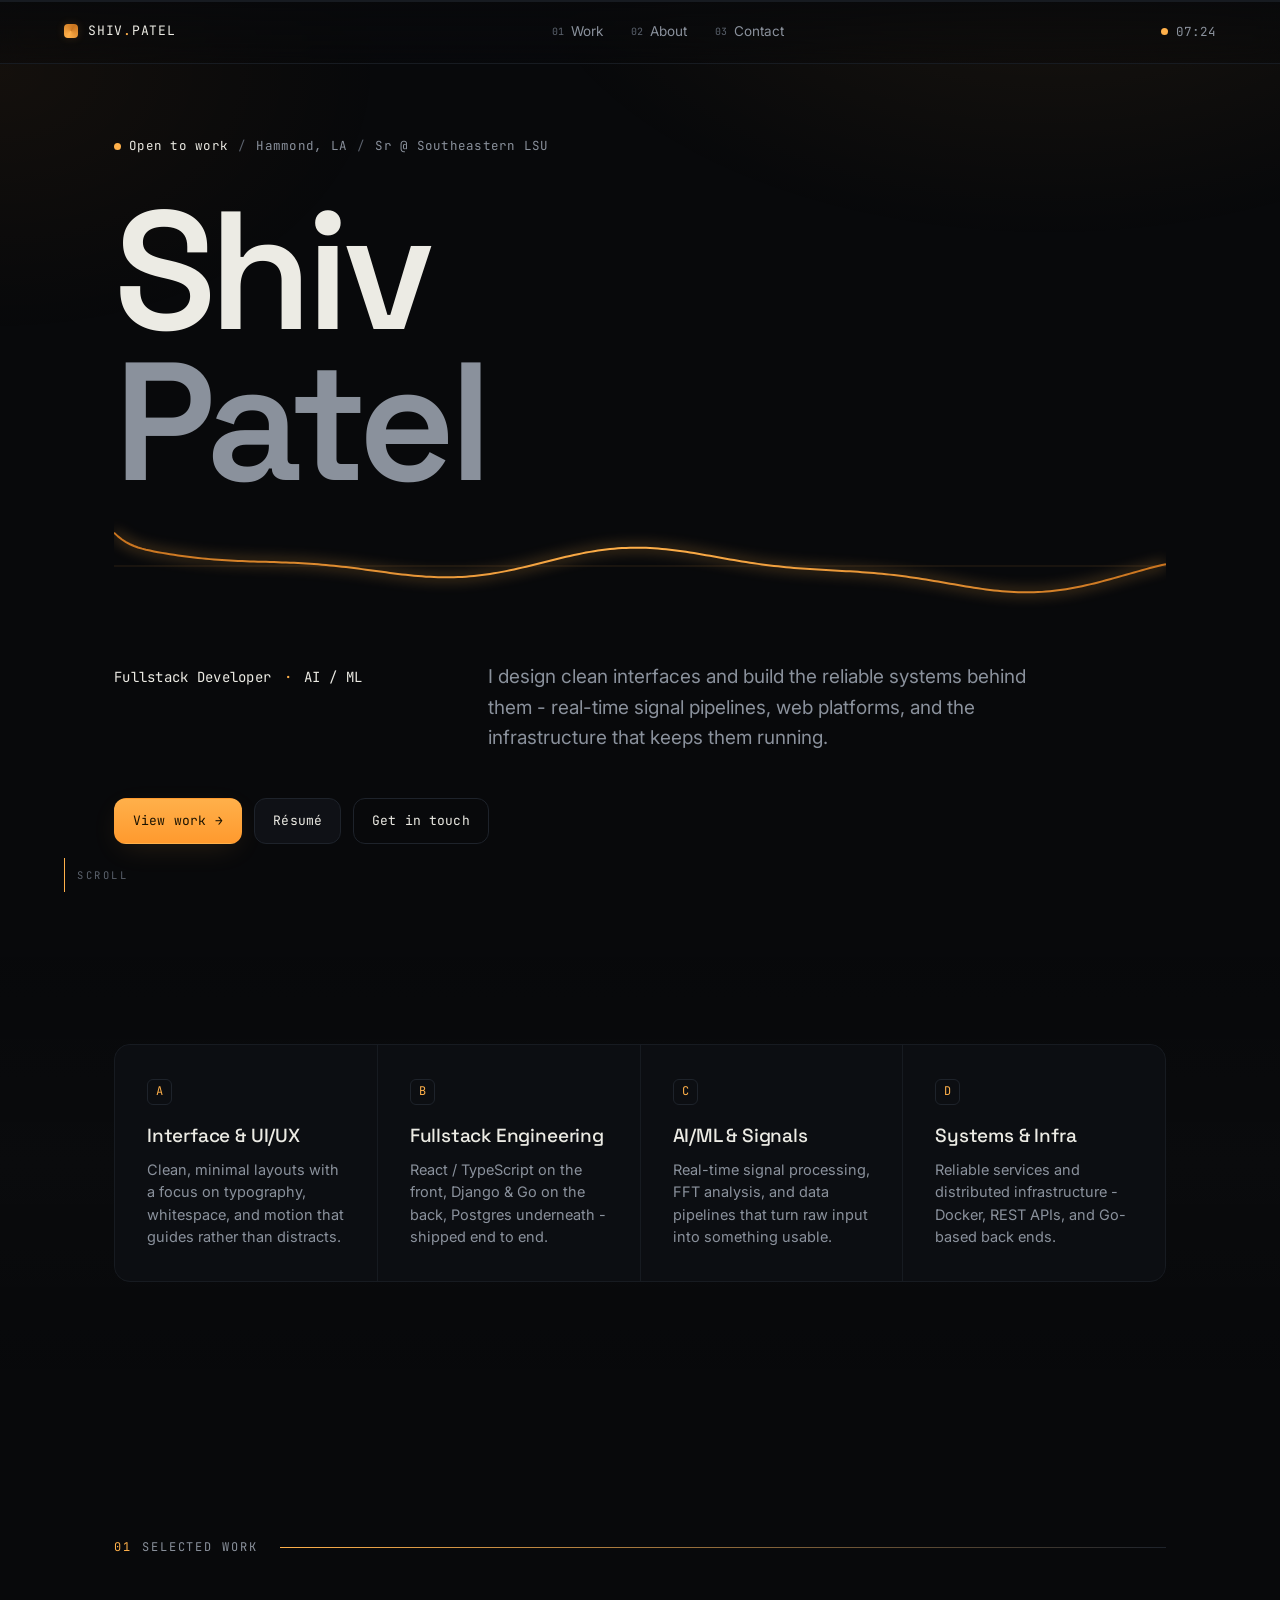
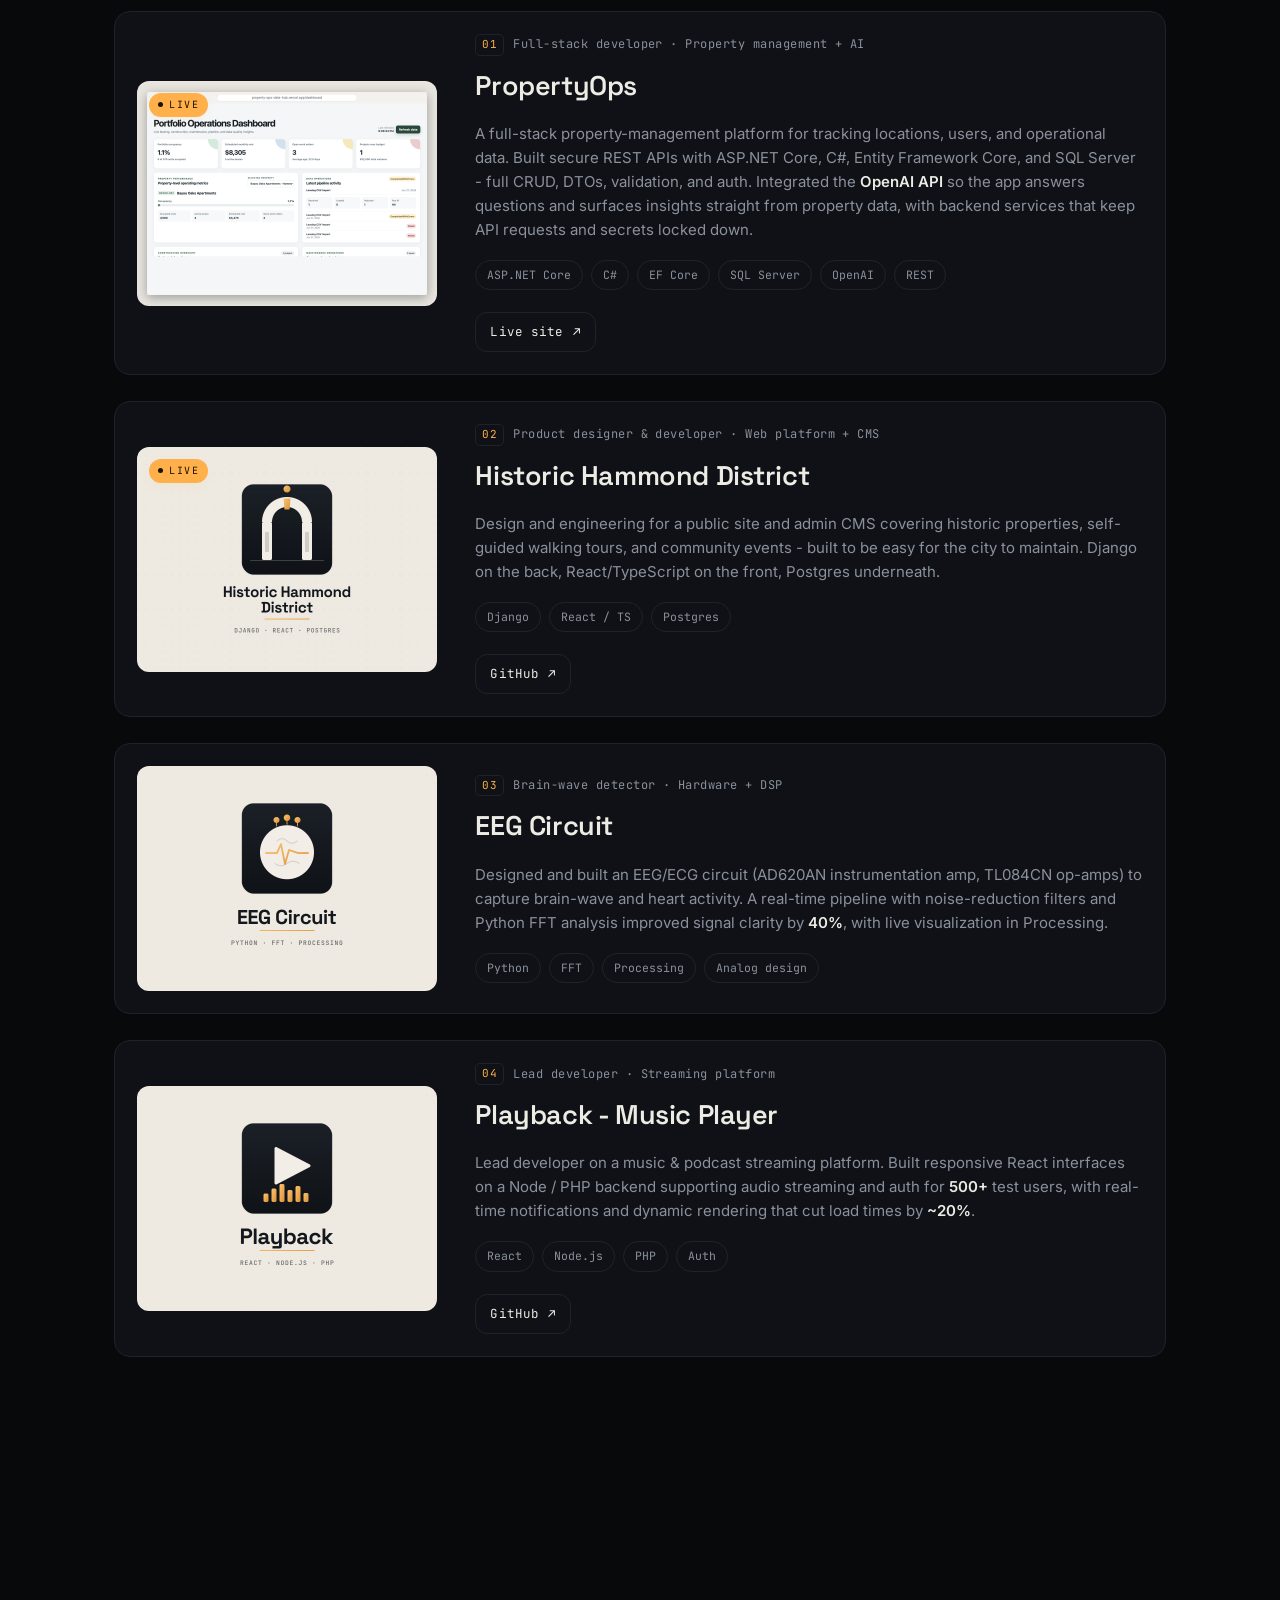
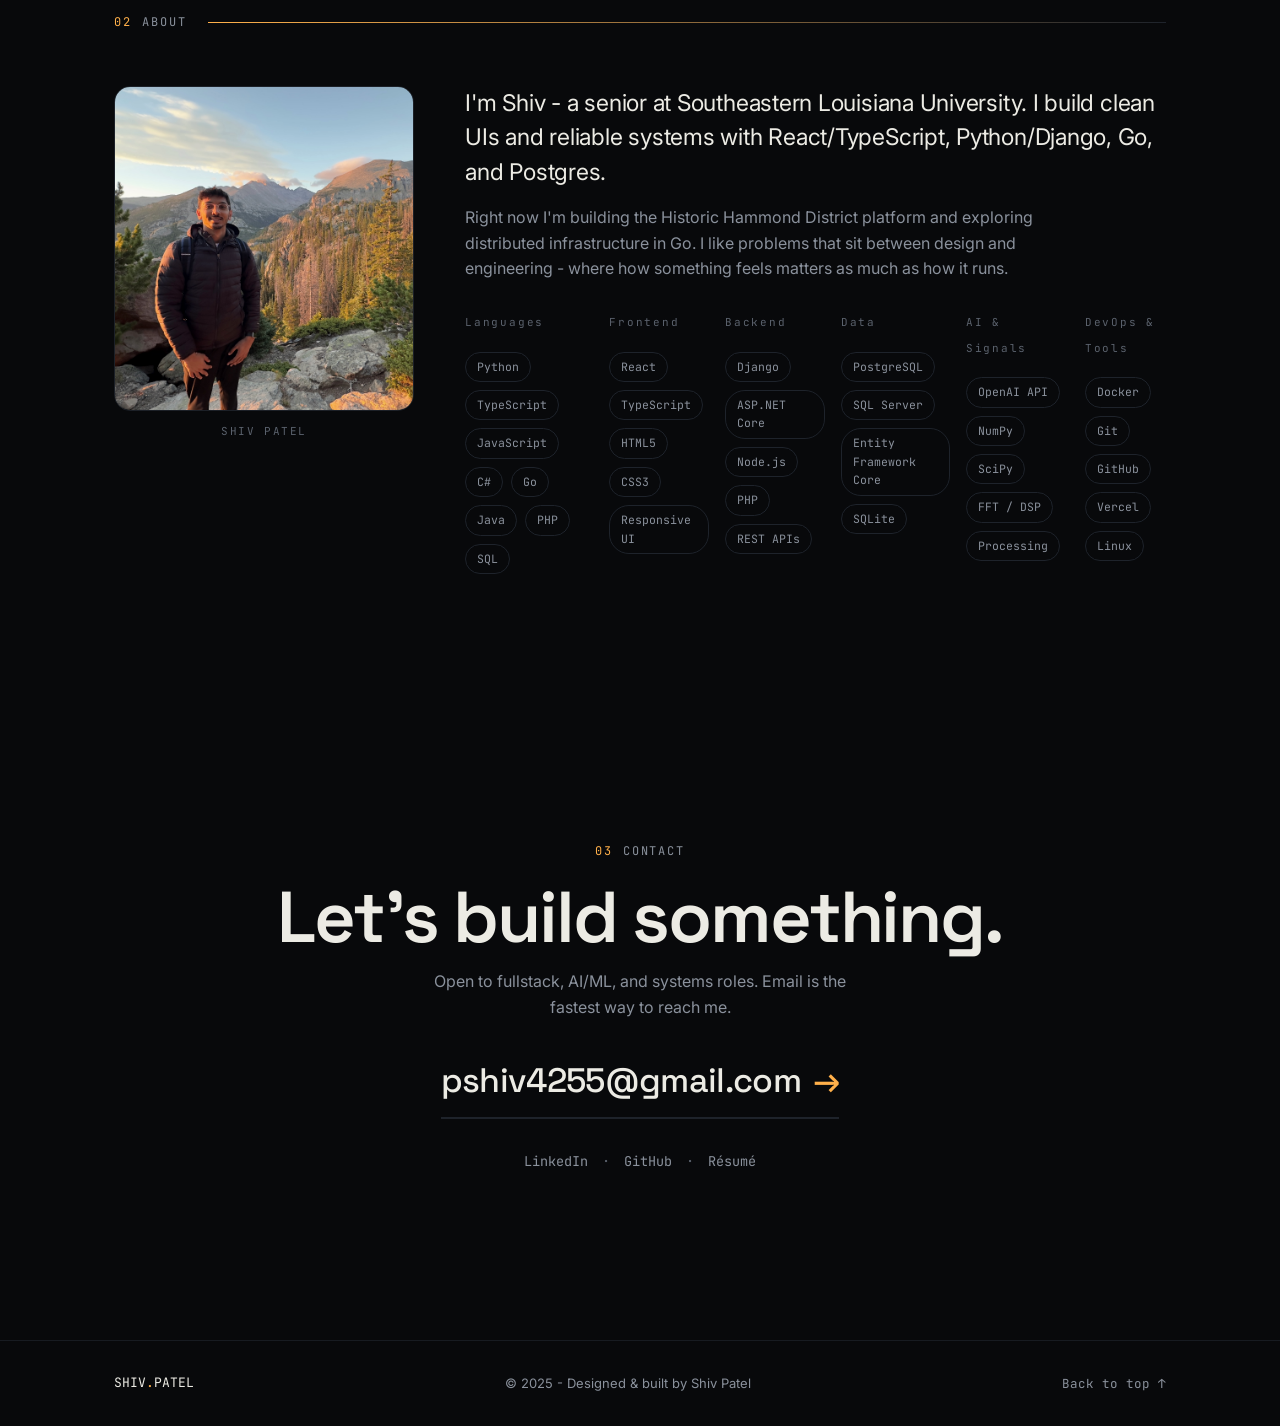
==== commit e48258be: "img" ====
--- a/index.html
+++ b/index.html
@@ -3,12 +3,12 @@
 <head>
   <meta charset="UTF-8" />
   <meta name="viewport" content="width=device-width, initial-scale=1.0" />
-  <title>Shiv Patel — Fullstack Developer & AI/ML</title>
-  <meta name="description" content="Shiv Patel — fullstack developer and AI/ML engineer. I design clean interfaces and build the reliable systems behind them, from real-time signal pipelines to web platforms." />
+  <title>Shiv Patel - Fullstack Developer & AI/ML</title>
+  <meta name="description" content="Shiv Patel - fullstack developer and AI/ML engineer. I design clean interfaces and build the reliable systems behind them, from real-time signal pipelines to web platforms." />
   <meta name="theme-color" content="#08090b" />
 
   <!-- Open Graph -->
-  <meta property="og:title" content="Shiv Patel — Fullstack Developer & AI/ML" />
+  <meta property="og:title" content="Shiv Patel - Fullstack Developer & AI/ML" />
   <meta property="og:description" content="Clean interfaces, reliable systems. Selected work and projects." />
   <meta property="og:type" content="website" />
   <meta property="og:url" content="https://shivpatel.online" />
@@ -26,7 +26,7 @@
   <div class="scanline" aria-hidden="true"><span id="progress"></span></div>
 
   <header class="topbar">
-    <a class="brand" href="#top" aria-label="Shiv Patel — home">
+    <a class="brand" href="#top" aria-label="Shiv Patel - home">
       <span class="brand-mark" aria-hidden="true"></span>
       <span class="brand-name">SHIV<span class="brand-dot">.</span>PATEL</span>
     </a>
@@ -67,7 +67,7 @@
         <div class="hero-grid">
           <p class="hero-role">Fullstack&nbsp;Developer <span class="mid">·</span> AI&nbsp;/&nbsp;ML</p>
           <p class="hero-copy">
-            I design clean interfaces and build the reliable systems behind them —
+            I design clean interfaces and build the reliable systems behind them -
             real-time signal pipelines, web platforms, and the infrastructure that keeps
             them running.
           </p>
@@ -100,7 +100,7 @@
           <div class="cap">
             <span class="cap-idx">B</span>
             <h3>Fullstack Engineering</h3>
-            <p>React / TypeScript on the front, Django &amp; Go on the back, Postgres underneath — shipped end to end.</p>
+            <p>React / TypeScript on the front, Django &amp; Go on the back, Postgres underneath - shipped end to end.</p>
           </div>
           <div class="cap">
             <span class="cap-idx">C</span>
@@ -110,7 +110,7 @@
           <div class="cap">
             <span class="cap-idx">D</span>
             <h3>Systems &amp; Infra</h3>
-            <p>Reliable services and distributed infrastructure — Docker, REST APIs, and Go-based back ends.</p>
+            <p>Reliable services and distributed infrastructure - Docker, REST APIs, and Go-based back ends.</p>
           </div>
         </div>
       </div>
@@ -136,7 +136,7 @@
               <p class="muted">
                 A full-stack property-management platform for tracking locations, users, and
                 operational data. Built secure REST APIs with ASP.NET Core, C#, Entity Framework
-                Core, and SQL Server — full CRUD, DTOs, validation, and auth. Integrated the
+                Core, and SQL Server - full CRUD, DTOs, validation, and auth. Integrated the
                 <strong>OpenAI API</strong> so the app answers questions and surfaces insights
                 straight from property data, with backend services that keep API requests and
                 secrets locked down.
@@ -160,7 +160,7 @@
               <h3>Historic Hammond District</h3>
               <p class="muted">
                 Design and engineering for a public site and admin CMS covering historic
-                properties, self-guided walking tours, and community events — built to be
+                properties, self-guided walking tours, and community events - built to be
                 easy for the city to maintain. Django on the back, React/TypeScript on the
                 front, Postgres underneath.
               </p>
@@ -198,7 +198,7 @@
             </a>
             <div class="work-copy">
               <p class="card-meta"><span class="card-idx">04</span> Lead developer · Streaming platform</p>
-              <h3>Playback — Music Player</h3>
+              <h3>Playback - Music Player</h3>
               <p class="muted">
                 Lead developer on a music &amp; podcast streaming platform. Built responsive
                 React interfaces on a Node / PHP backend supporting audio streaming and
@@ -232,13 +232,13 @@
           </figure>
           <div class="about-copy">
             <p class="lead">
-              I'm Shiv — a senior at Southeastern Louisiana University. I build clean UIs
+              I'm Shiv - a senior at Southeastern Louisiana University. I build clean UIs
               and reliable systems with React/TypeScript, Python/Django, Go, and Postgres.
             </p>
             <p class="muted">
               Right now I'm building the Historic Hammond District platform and exploring
               distributed infrastructure in Go. I like problems that sit between design and
-              engineering — where how something feels matters as much as how it runs.
+              engineering - where how something feels matters as much as how it runs.
             </p>
             <div class="stack-block">
               <div class="stack-cat">
@@ -311,7 +311,7 @@
   <footer class="sitefoot">
     <div class="container foot-inner">
       <span class="foot-mark">SHIV<span class="brand-dot">.</span>PATEL</span>
-      <span class="muted">© 2025 — Designed &amp; built by Shiv Patel</span>
+      <span class="muted">© 2025 - Designed &amp; built by Shiv Patel</span>
       <a class="foot-top" href="#top">Back to top ↑</a>
     </div>
   </footer>
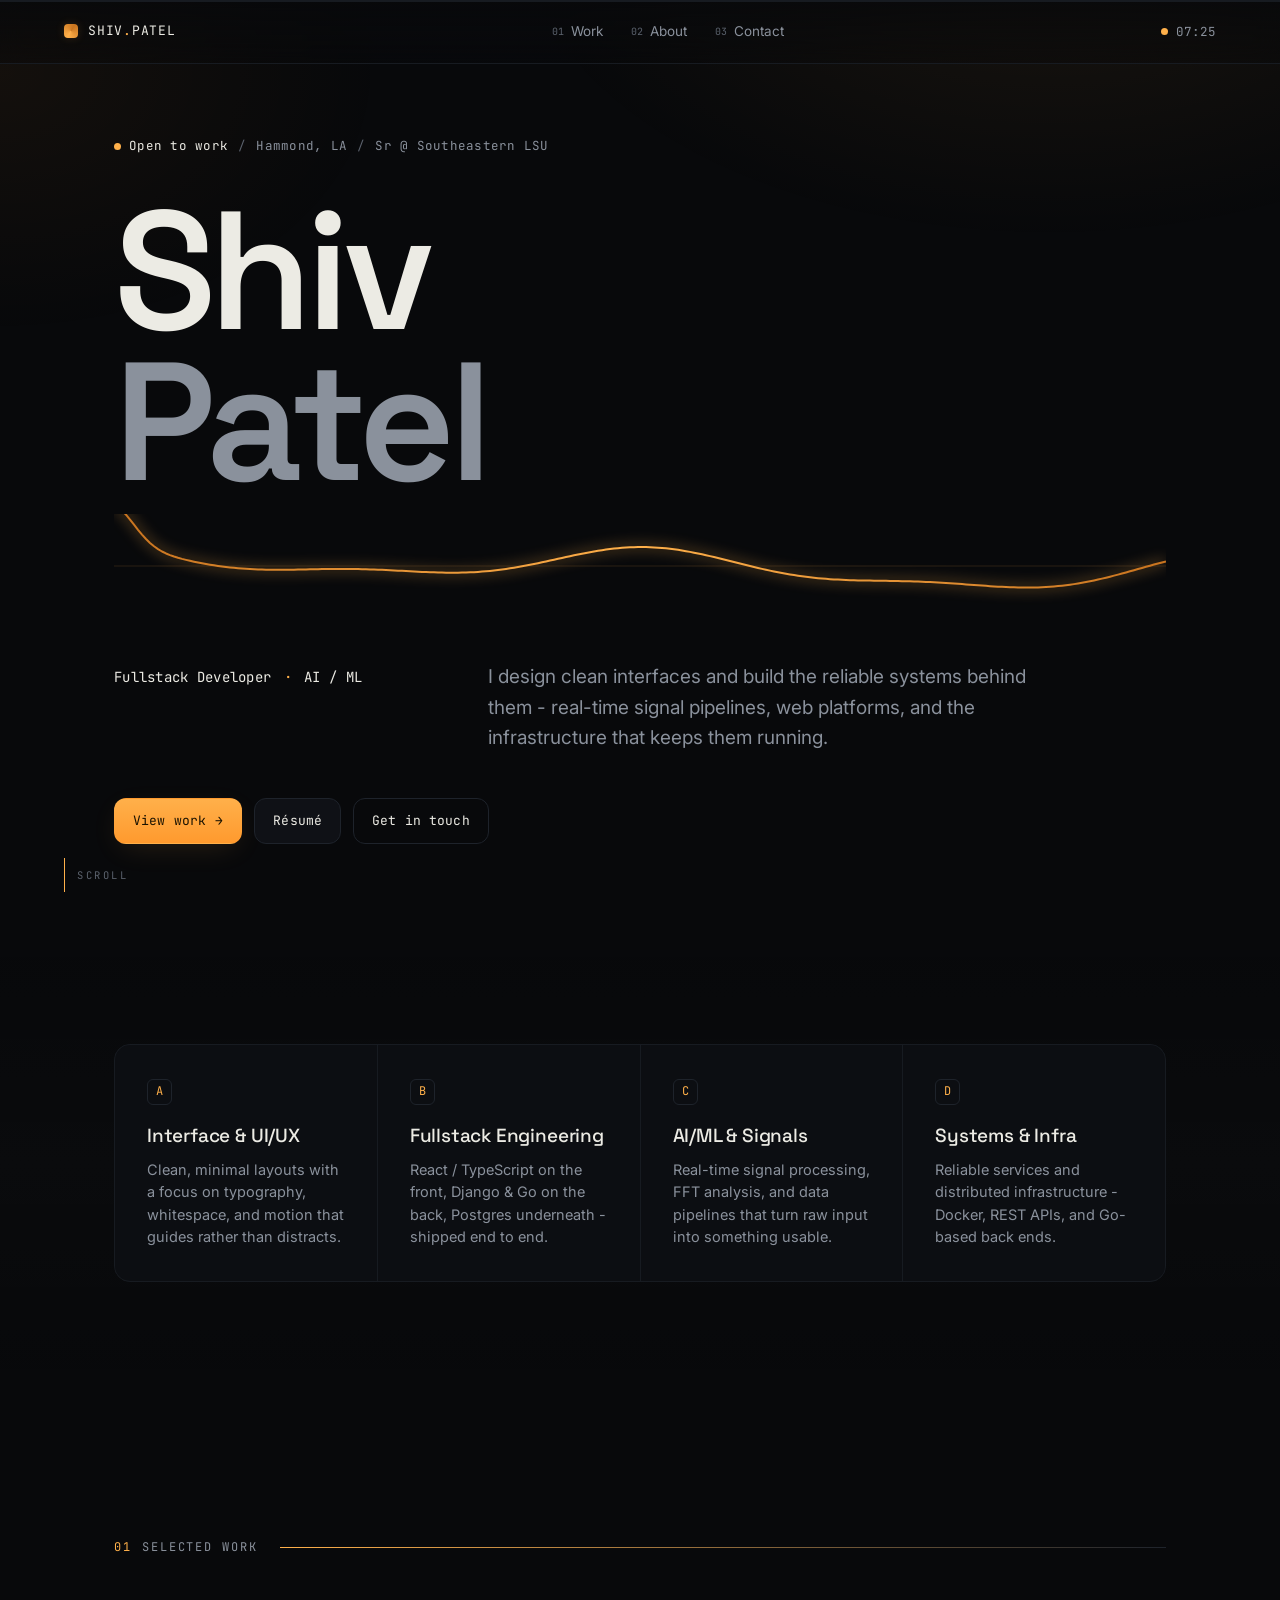
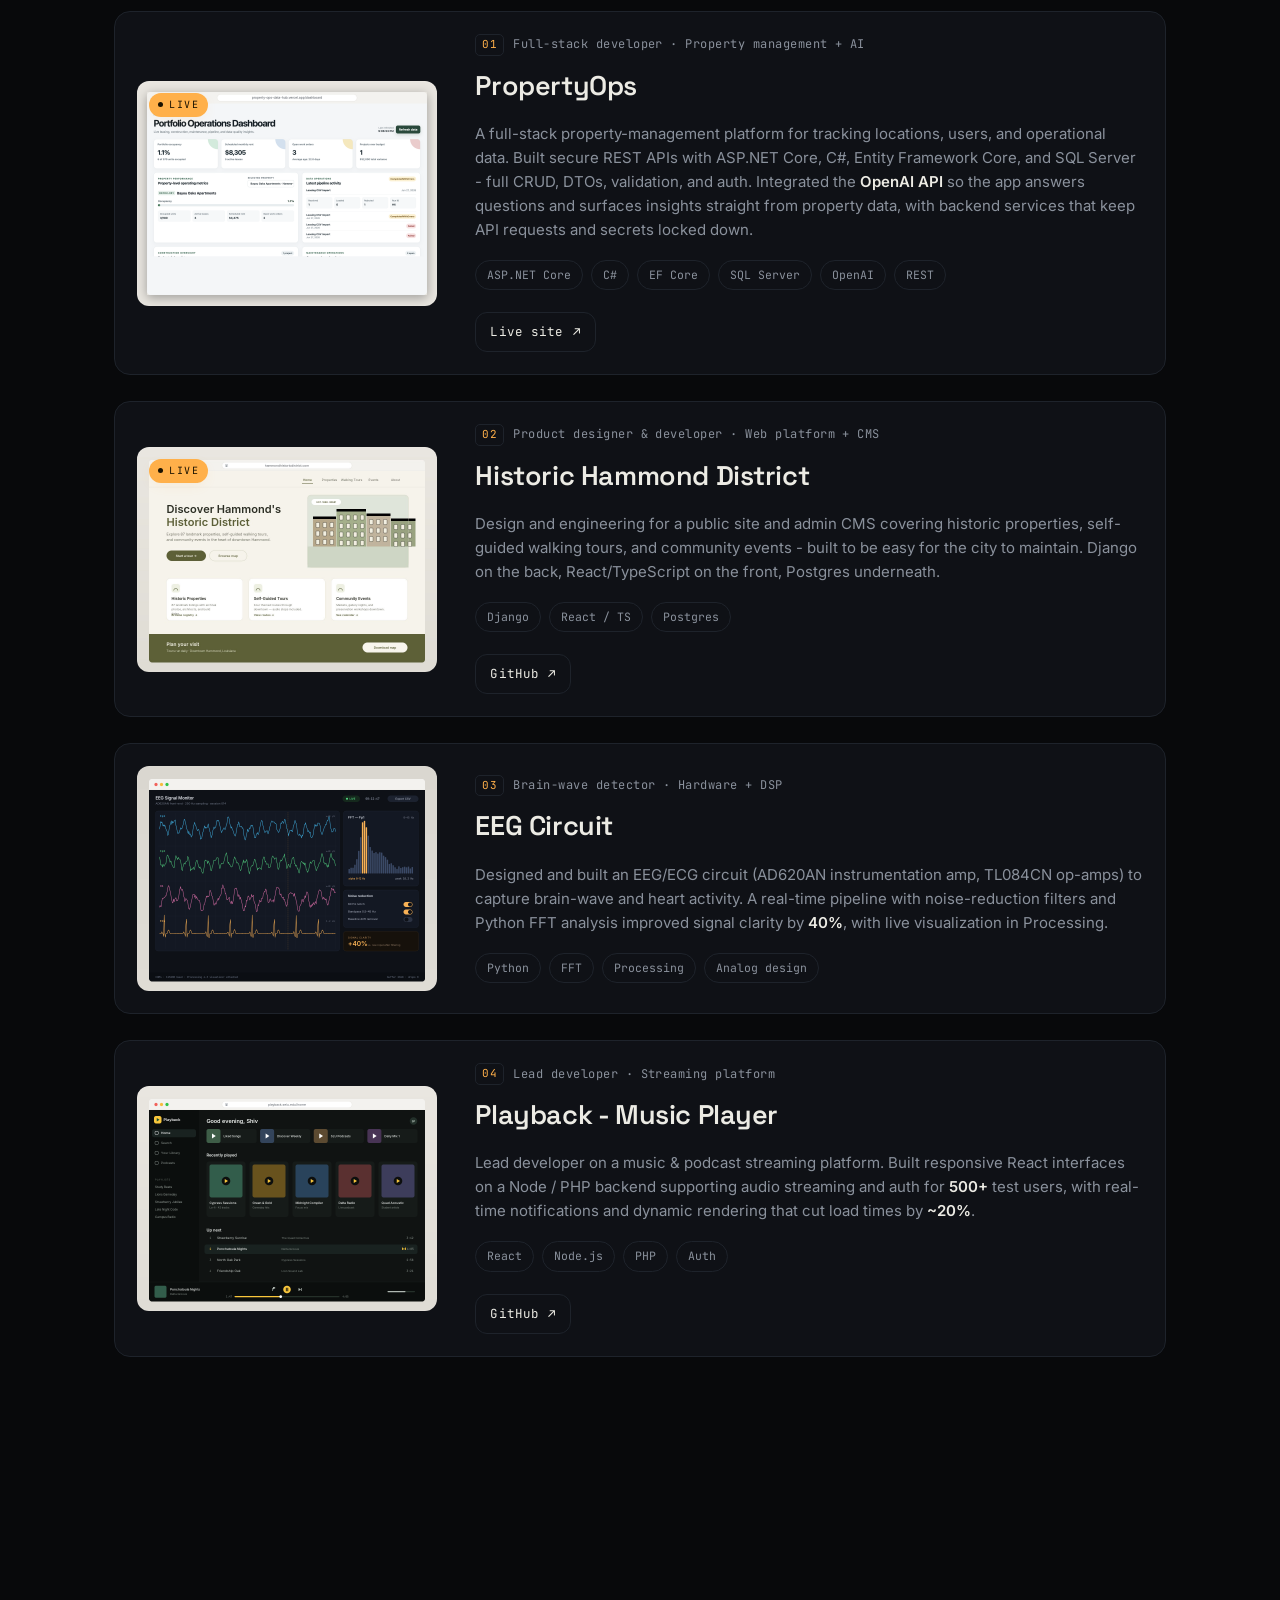
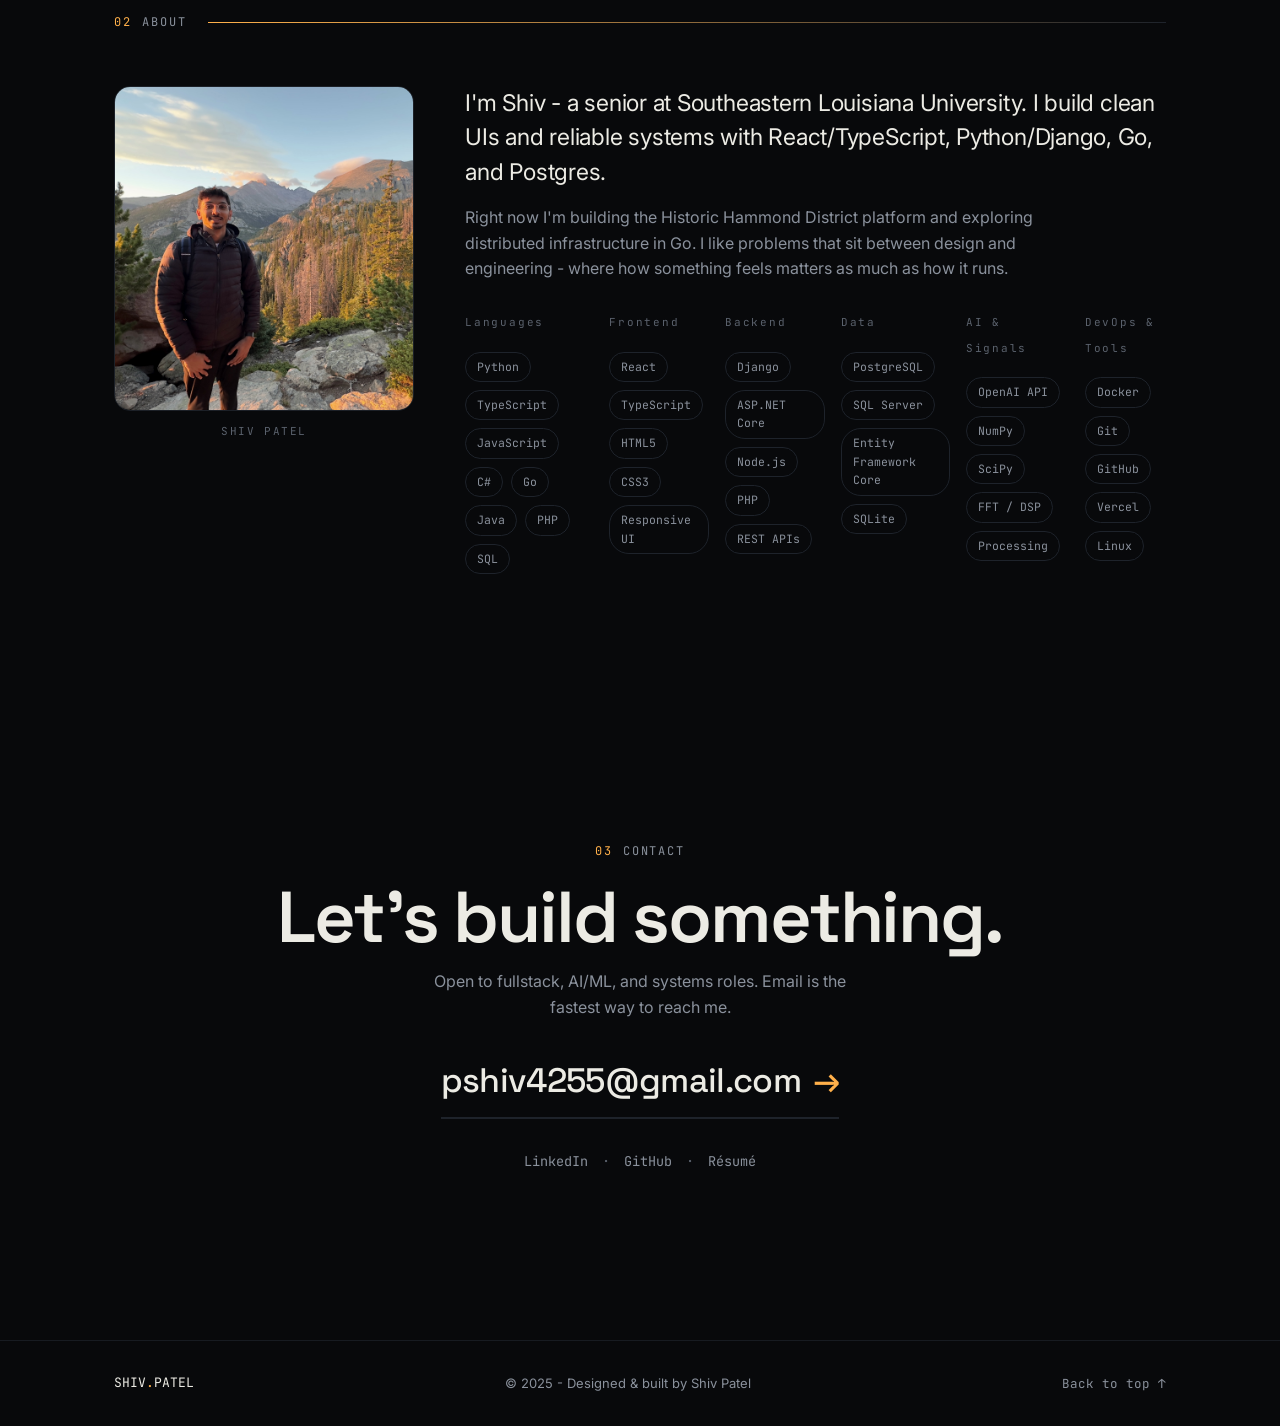
==== commit 0e9a0ede: "updates" ====
--- a/index.html
+++ b/index.html
@@ -152,7 +152,7 @@
 
           <article class="work-card reveal">
             <a class="work-thumb" href="https://github.com/CivPatel/Legacy-HistoricDistrict-Project" target="_blank" rel="noopener" aria-label="Historic Hammond District on GitHub">
-              <img src="./assets/latest.jpg" alt="Historic Hammond District" loading="lazy">
+              <img src="./assets/HammondHistoricDistrict.jpg" alt="Historic Hammond District" loading="lazy">
               <span class="thumb-tag">LIVE</span>
             </a>
             <div class="work-copy">
@@ -175,7 +175,7 @@
 
           <article class="work-card reveal">
             <a class="work-thumb" href="#" aria-label="EEG Circuit project">
-              <img src="./assets/project-2.png" alt="EEG signal-processing circuit" loading="lazy">
+              <img src="./assets/EEGCircuit.jpg" alt="EEG signal-processing circuit" loading="lazy">
             </a>
             <div class="work-copy">
               <p class="card-meta"><span class="card-idx">03</span> Brain-wave detector · Hardware + DSP</p>
@@ -194,7 +194,7 @@
 
           <article class="work-card reveal">
             <a class="work-thumb" href="https://github.com/CivPatel/CMPS285-S24-S01-G02" target="_blank" rel="noopener" aria-label="Playback music player on GitHub">
-              <img src="./assets/project-3.png" alt="Playback music player interface" loading="lazy">
+              <img src="./assets/Playback.jpg" alt="Playback music player interface" loading="lazy">
             </a>
             <div class="work-copy">
               <p class="card-meta"><span class="card-idx">04</span> Lead developer · Streaming platform</p>
